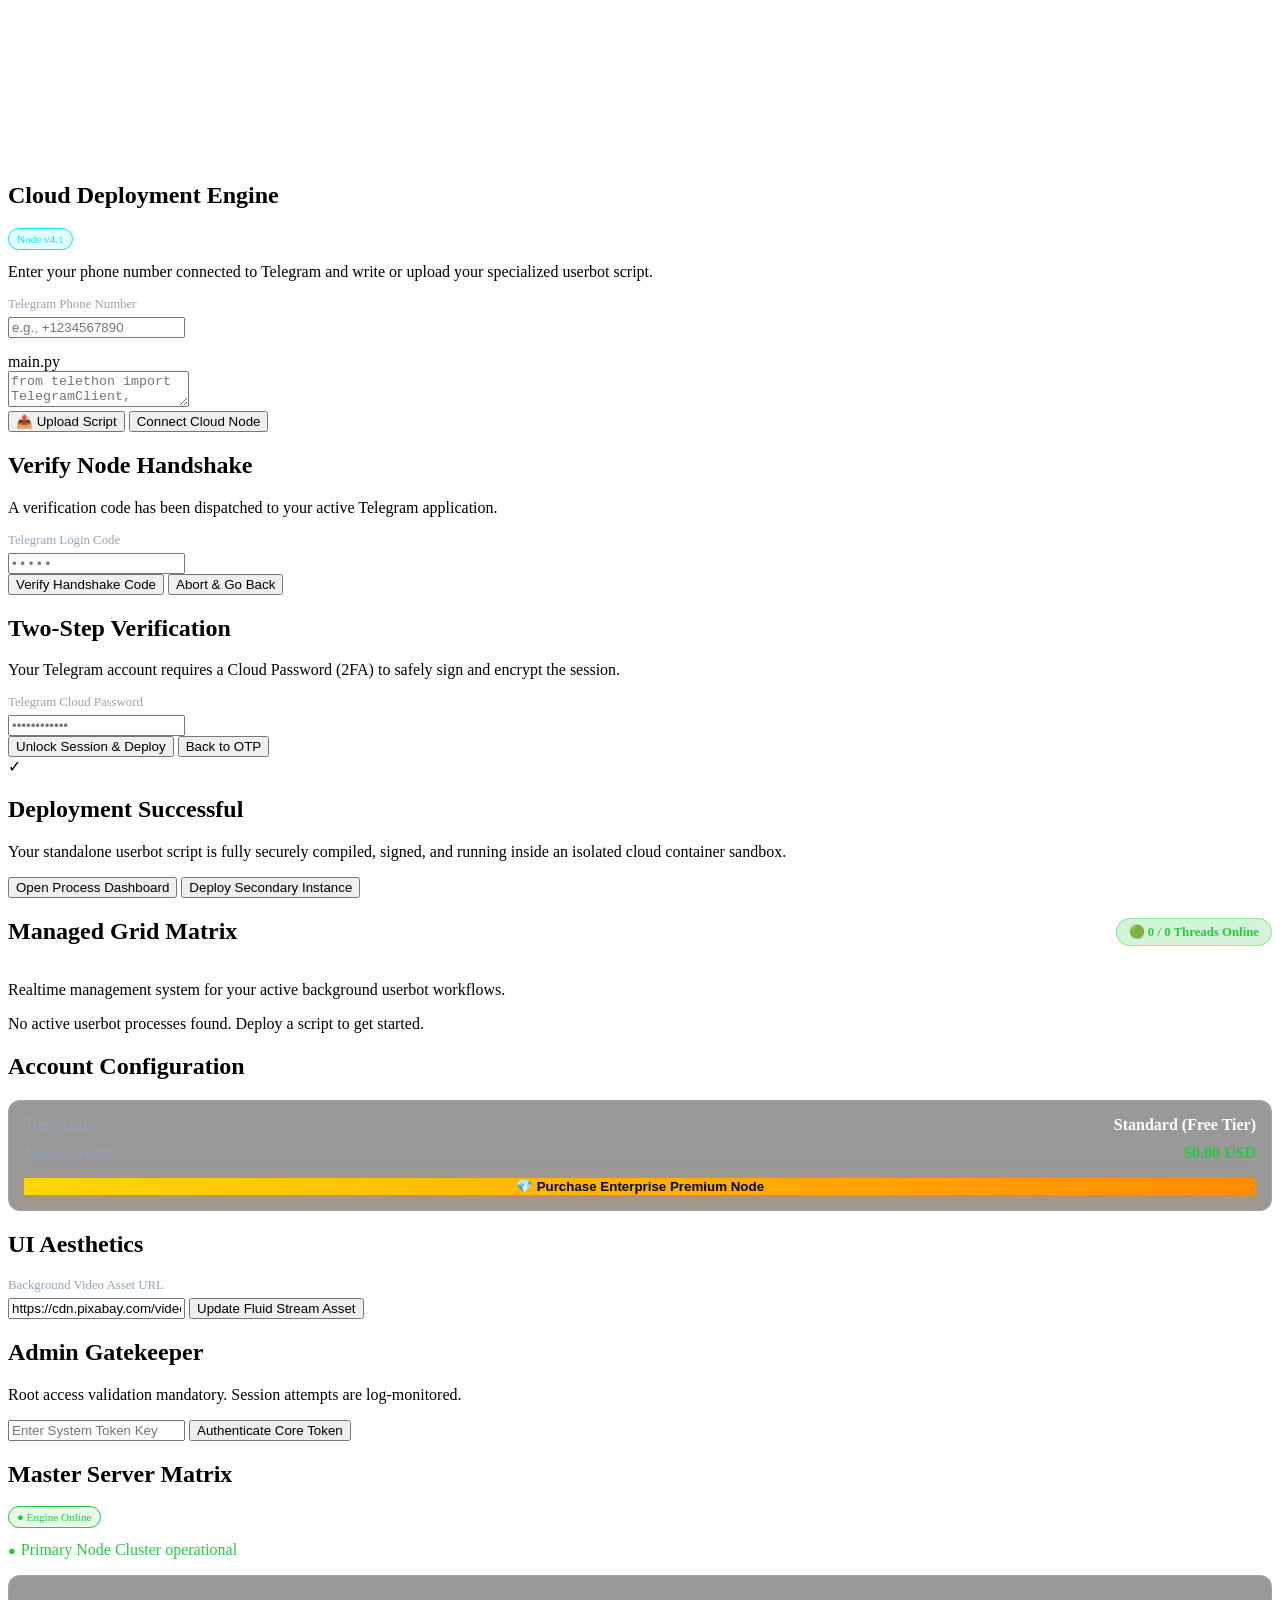
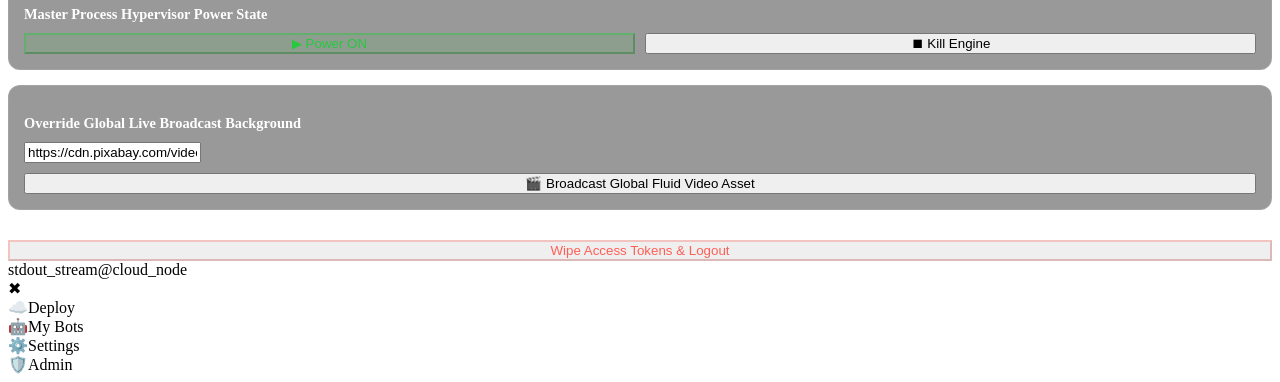
==== webapp/index.html @ 3d37e102 "index.html" ====
<!DOCTYPE html>
<html lang="en">
<head>
    <meta charset="UTF-8">
    <meta name="viewport" content="width=device-width, initial-scale=1.0">
    <title>SID HOSTING — Next-Gen Userbot Node</title>
    <link rel="stylesheet" href="css/style.css">
</head>
<body>

    <div class="video-bg-container">
        <video id="bg-video" autoplay loop muted playsinline>
            <source src="https://cdn.pixabay.com/video/2020/05/25/40131-424785461_large.mp4" type="video/mp4">
        </video>
        <div class="video-overlay"></div>
    </div>

    <div id="toast-container" class="toast-container"></div>

    <div class="app-container" id="main-app">

        <div id="view-deploy" class="view-section active">
            <div class="glass-panel" id="step1-script">
                <div class="panel-header">
                    <h2 class="gradient-text">Cloud Deployment Engine</h2>
                    <span class="badge premium-badge" style="font-size: 0.7rem; background: rgba(0, 242, 254, 0.1); border: 1px solid #00f2fe; padding: 4px 8px; border-radius: 12px; color: #00f2fe;">Node v4.1</span>
                </div>
                <p class="status-text">Enter your phone number connected to Telegram and write or upload your specialized userbot script.</p>
                
                <div class="input-group" style="margin-bottom: 15px;">
                    <label class="field-label" style="font-size: 0.8rem; color: #94a3b8; margin-bottom: 5px; display: block;">Telegram Phone Number</label>
                    <input type="tel" id="phoneInput" class="glass-input" placeholder="e.g., +1234567890" autocomplete="off">
                </div>
                
                <div class="code-editor-wrapper">
                    <div class="editor-header">
                        <div class="window-dots"><span class="dot red"></span><span class="dot yellow"></span><span class="dot green"></span></div>
                        <span class="filename" id="filename-display">main.py</span>
                    </div>
                    <textarea id="scriptInput" spellcheck="false" placeholder="from telethon import TelegramClient, events&#10;&#10;# Your custom Telethon handler logic goes here..."></textarea>
                </div>

                <div class="btn-group">
                    <input type="file" id="fileUpload" accept=".py,.txt,.js" style="display: none;" onchange="deployFlow.handleFileUpload(event)">
                    <button class="secondary-btn btn-animate" onclick="document.getElementById('fileUpload').click()">📤 Upload Script</button>
                    <button class="primary-btn btn-animate" id="btn-deploy" onclick="deployFlow.nextToOTP()">
                        <span class="btn-text">Connect Cloud Node</span>
                        <div class="spinner"></div>
                    </button>
                </div>
            </div>

            <div class="glass-panel hidden" id="step2-otp">
                <div class="panel-header"><h2 class="gradient-text">Verify Node Handshake</h2></div>
                <p class="status-text target-phone" id="otp-phone-display">A verification code has been dispatched to your active Telegram application.</p>
                <div class="input-group text-center">
                    <label class="field-label" style="font-size: 0.8rem; color: #94a3b8; margin-bottom: 5px; display: block;">Telegram Login Code</label>
                    <input type="number" id="otpInput" class="glass-input text-center letters-spaced" placeholder="• • • • •" autocomplete="off">
                </div>
                <button class="primary-btn btn-animate" id="btn-otp" onclick="deployFlow.nextToPassword()">
                    <span class="btn-text">Verify Handshake Code</span>
                    <div class="spinner"></div>
                </button>
                <button class="secondary-btn btn-animate mt-10" onclick="deployFlow.goBack('step2-otp', 'step1-script')">Abort & Go Back</button>
            </div>

            <div class="glass-panel hidden" id="step3-password">
                <div class="panel-header"><h2 class="gradient-text">Two-Step Verification</h2></div>
                <p class="status-text">Your Telegram account requires a Cloud Password (2FA) to safely sign and encrypt the session.</p>
                <div class="input-group text-center">
                    <label class="field-label" style="font-size: 0.8rem; color: #94a3b8; margin-bottom: 5px; display: block;">Telegram Cloud Password</label>
                    <input type="password" id="passwordInput" class="glass-input text-center" placeholder="••••••••••••">
                </div>
                <button class="primary-btn btn-animate" id="btn-pass" onclick="deployFlow.finalize()">
                    <span class="btn-text">Unlock Session & Deploy</span>
                    <div class="spinner"></div>
                </button>
                <button class="secondary-btn btn-animate mt-10" onclick="deployFlow.goBack('step3-password', 'step2-otp')">Back to OTP</button>
            </div>

            <div class="glass-panel hidden text-center" id="step4-success">
                <div class="success-ring"><span class="success-check">✓</span></div>
                <h2 class="gradient-text">Deployment Successful</h2>
                <p class="status-text mt-10">Your standalone userbot script is fully securely compiled, signed, and running inside an isolated cloud container sandbox.</p>
                <button class="primary-btn btn-animate mt-20" onclick="nav.switchTab('view-files', document.querySelectorAll('.nav-item')[1])">Open Process Dashboard</button>
                <button class="secondary-btn btn-animate mt-10" onclick="deployFlow.reset()">Deploy Secondary Instance</button>
            </div>
        </div>

        <div id="view-files" class="view-section hidden">
            <div class="glass-panel">
                <div class="panel-header" style="display: flex; justify-content: space-between; align-items: center;">
                    <h2>Managed Grid Matrix</h2>
                    <span class="status-badge" id="bot-count-badge" style="font-size: 0.8rem; background: rgba(39, 201, 63, 0.2); color: #27c93f; padding: 5px 12px; border-radius: 20px; border: 1px solid rgba(39, 201, 63, 0.4); font-weight: bold;">🟢 0 / 0 Threads Online</span>
                </div>
                <p class="status-text">Realtime management system for your active background userbot workflows.</p>
                <div id="bots-list-container">
                    <p class="status-text text-center mt-20">No active userbot processes found. Deploy a script to get started.</p>
                </div>
            </div>
        </div>

        <div id="view-settings" class="view-section hidden">
            <div class="glass-panel" style="margin-bottom: 20px;">
                <div class="panel-header"><h2>Account Configuration</h2></div>
                <div style="background: rgba(0, 0, 0, 0.4); padding: 15px; border-radius: 12px; border: 1px solid rgba(255, 255, 255, 0.1); margin-top: 15px;">
                    <div style="display: flex; justify-content: space-between; margin-bottom: 10px;">
                        <span style="color: #94a3b8;">Tier Status:</span><span style="color: #fff; font-weight: bold;">Standard (Free Tier)</span>
                    </div>
                    <div style="display: flex; justify-content: space-between; margin-bottom: 15px;">
                        <span style="color: #94a3b8;">Node Credits:</span><span style="color: #27c93f; font-weight: bold;">$0.00 USD</span>
                    </div>
                    <button class="primary-btn btn-animate" style="width: 100%; background: linear-gradient(90deg, #ffd700, #ff8c00); color: #000; font-weight: bold; border: none; box-shadow: 0 4px 15px rgba(255, 140, 0, 0.3);">💎 Purchase Enterprise Premium Node</button>
                </div>
            </div>

            <div class="glass-panel">
                <div class="panel-header"><h2>UI Aesthetics</h2></div>
                <div style="margin-top: 15px;">
                    <label class="field-label" style="font-size: 0.8rem; color: #94a3b8; margin-bottom: 5px; display: block;">Background Video Asset URL</label>
                    <input type="text" id="video-url-input" class="glass-input" placeholder="https://domain.com/video.mp4" value="https://cdn.pixabay.com/video/2020/05/25/40131-424785461_large.mp4">
                    <button class="secondary-btn btn-animate" onclick="uiEngine.updateBackgroundFromSettings()">Update Fluid Stream Asset</button>
                </div>
            </div>
        </div>

        <div id="view-admin" class="view-section hidden">
            <div class="glass-panel text-center" id="admin-login-panel">
                <div class="panel-header" style="justify-content: center;"><h2 class="gradient-text">Admin Gatekeeper</h2></div>
                <p class="status-text">Root access validation mandatory. Session attempts are log-monitored.</p>
                <input type="password" id="adminPassInput" class="glass-input text-center" placeholder="Enter System Token Key">
                <button class="primary-btn btn-animate" id="btn-admin-login" onclick="adminFlow.verify()">
                    <span class="btn-text">Authenticate Core Token</span>
                    <div class="spinner"></div>
                </button>
            </div>

            <div class="glass-panel hidden" id="admin-dash-panel">
                <div class="panel-header">
                    <h2 class="gradient-text">Master Server Matrix</h2>
                    <span class="badge active-badge" id="global-server-badge" style="font-size: 0.7rem; background: rgba(39, 201, 63, 0.1); border: 1px solid #27c93f; padding: 4px 8px; border-radius: 12px; color: #27c93f;">● Engine Online</span>
                </div>
                <p class="status-text" id="server-status-text" style="color: #27c93f;"><span class="pulse status-dot green" style="display:inline-block; font-size:0.8rem; margin-right:5px;">●</span>Primary Node Cluster operational</p>
                
                <div style="background: rgba(0, 0, 0, 0.4); padding: 15px; border-radius: 12px; border: 1px solid rgba(255, 255, 255, 0.1); margin-top: 15px;">
                    <p style="color: #fff; margin-bottom: 10px; font-weight: bold; font-size: 0.9rem;">Master Process Hypervisor Power State</p>
                    <div style="display: flex; gap: 10px;">
                        <button class="action-btn" style="flex: 1; color: #27c93f; border-color: rgba(39,201,63,0.4); background: rgba(39,201,63,0.1);" onclick="adminFlow.togglePower(true)">▶ Power ON</button>
                        <button class="action-btn danger" style="flex: 1;" onclick="adminFlow.togglePower(false)">⏹ Kill Engine</button>
                    </div>
                </div>

                <div style="background: rgba(0, 0, 0, 0.4); padding: 15px; border-radius: 12px; border: 1px solid rgba(255, 255, 255, 0.1); margin-top: 15px; margin-bottom: 15px;">
                    <p style="color: #fff; margin-bottom: 10px; font-weight: bold; font-size: 0.9rem;">Override Global Live Broadcast Background</p>
                    <input type="text" id="admin-video-url-input" class="glass-input" style="margin-bottom: 10px;" placeholder="https://cdn.example.com/asset.mp4" value="https://cdn.pixabay.com/video/2020/05/25/40131-424785461_large.mp4">
                    <button class="secondary-btn btn-animate" style="width: 100%;" onclick="adminFlow.updateGlobalBackground()">🎬 Broadcast Global Fluid Video Asset</button>
                </div>

                <button class="secondary-btn btn-animate" style="width: 100%; margin-top: 15px; color: #ff5f56; border-color: rgba(255, 95, 86, 0.3);" onclick="adminFlow.logout()">Wipe Access Tokens & Logout</button>
            </div>
        </div>

        <div id="terminal-modal" class="modal-overlay hidden">
            <div class="terminal-container">
                <div class="terminal-header">
                    <div class="terminal-title">
                        <span class="dot red" onclick="terminal.close()" style="cursor: pointer;"></span><span class="dot yellow"></span><span class="dot green"></span>
                        <span id="terminal-bot-name">stdout_stream@cloud_node</span>
                    </div>
                    <span class="close-btn" onclick="terminal.close()" style="cursor: pointer;">✖</span>
                </div>
                <div class="terminal-body" id="terminal-output"></div>
            </div>
        </div>

    </div>

    <nav class="glass-nav">
        <div class="nav-item active" onclick="nav.switchTab('view-deploy', this)"><span class="nav-icon">☁️</span><span class="nav-label">Deploy</span></div>
        <div class="nav-item" onclick="nav.switchTab('view-files', this)"><span class="nav-icon">🤖</span><span class="nav-label">My Bots</span></div>
        <div class="nav-item" onclick="nav.switchTab('view-settings', this)"><span class="nav-icon">⚙️</span><span class="nav-label">Settings</span></div>
        <div class="nav-item" onclick="nav.switchTab('view-admin', this)"><span class="nav-icon">🛡️</span><span class="nav-label">Admin</span></div>
    </nav>

    <script src="js/script.js"></script>
</body>
</html>
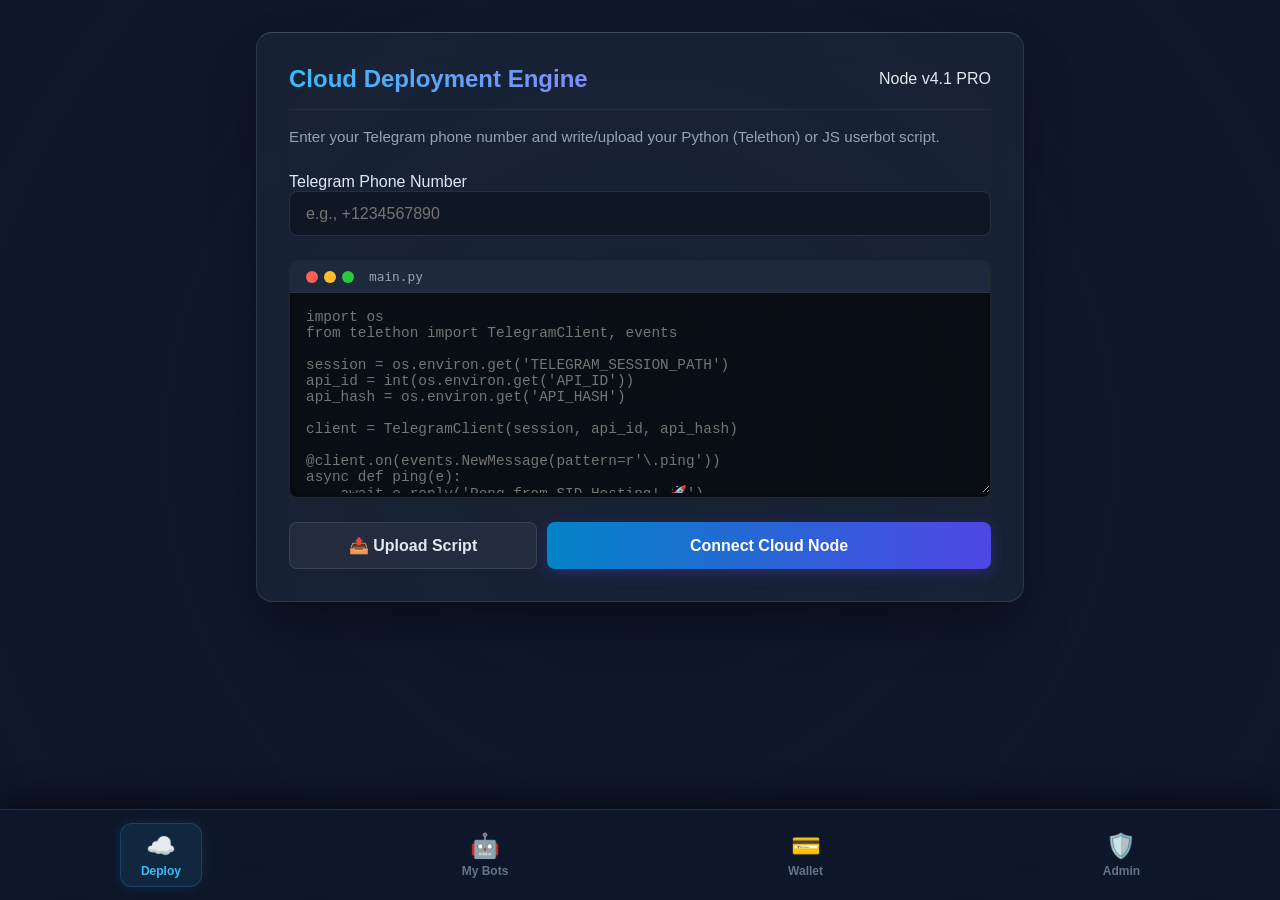
==== commit 31a7e2ef: "index.html" ====
--- a/webapp/index.html
+++ b/webapp/index.html
@@ -20,15 +20,15 @@
     <div class="app-container" id="main-app">
 
         <div id="view-deploy" class="view-section active">
-            <div class="glass-panel" id="step1-script">
+            <div class="glass-panel slide-up" id="step1-script">
                 <div class="panel-header">
                     <h2 class="gradient-text">Cloud Deployment Engine</h2>
-                    <span class="badge premium-badge" style="font-size: 0.7rem; background: rgba(0, 242, 254, 0.1); border: 1px solid #00f2fe; padding: 4px 8px; border-radius: 12px; color: #00f2fe;">Node v4.1</span>
-                </div>
-                <p class="status-text">Enter your phone number connected to Telegram and write or upload your specialized userbot script.</p>
+                    <span class="badge premium-badge glow-effect">Node v4.1 PRO</span>
+                </div>
+                <p class="status-text">Enter your Telegram phone number and write/upload your Python (Telethon) or JS userbot script.</p>
                 
-                <div class="input-group" style="margin-bottom: 15px;">
-                    <label class="field-label" style="font-size: 0.8rem; color: #94a3b8; margin-bottom: 5px; display: block;">Telegram Phone Number</label>
+                <div class="input-group">
+                    <label class="field-label">Telegram Phone Number</label>
                     <input type="tel" id="phoneInput" class="glass-input" placeholder="e.g., +1234567890" autocomplete="off">
                 </div>
                 
@@ -37,7 +37,7 @@
                         <div class="window-dots"><span class="dot red"></span><span class="dot yellow"></span><span class="dot green"></span></div>
                         <span class="filename" id="filename-display">main.py</span>
                     </div>
-                    <textarea id="scriptInput" spellcheck="false" placeholder="from telethon import TelegramClient, events&#10;&#10;# Your custom Telethon handler logic goes here..."></textarea>
+                    <textarea id="scriptInput" spellcheck="false" placeholder="import os&#10;from telethon import TelegramClient, events&#10;&#10;session = os.environ.get('TELEGRAM_SESSION_PATH')&#10;api_id = int(os.environ.get('API_ID'))&#10;api_hash = os.environ.get('API_HASH')&#10;&#10;client = TelegramClient(session, api_id, api_hash)&#10;&#10;@client.on(events.NewMessage(pattern=r'\.ping'))&#10;async def ping(e):&#10;    await e.reply('Pong from SID Hosting! 🚀')&#10;&#10;client.start()&#10;client.run_until_disconnected()"></textarea>
                 </div>
 
                 <div class="btn-group">
@@ -50,11 +50,11 @@
                 </div>
             </div>
 
-            <div class="glass-panel hidden" id="step2-otp">
+            <div class="glass-panel hidden slide-up" id="step2-otp">
                 <div class="panel-header"><h2 class="gradient-text">Verify Node Handshake</h2></div>
-                <p class="status-text target-phone" id="otp-phone-display">A verification code has been dispatched to your active Telegram application.</p>
+                <p class="status-text target-phone" id="otp-phone-display">A verification code has been dispatched to your Telegram app.</p>
                 <div class="input-group text-center">
-                    <label class="field-label" style="font-size: 0.8rem; color: #94a3b8; margin-bottom: 5px; display: block;">Telegram Login Code</label>
+                    <label class="field-label text-center">Telegram Login Code</label>
                     <input type="number" id="otpInput" class="glass-input text-center letters-spaced" placeholder="• • • • •" autocomplete="off">
                 </div>
                 <button class="primary-btn btn-animate" id="btn-otp" onclick="deployFlow.nextToPassword()">
@@ -64,11 +64,11 @@
                 <button class="secondary-btn btn-animate mt-10" onclick="deployFlow.goBack('step2-otp', 'step1-script')">Abort & Go Back</button>
             </div>
 
-            <div class="glass-panel hidden" id="step3-password">
+            <div class="glass-panel hidden slide-up" id="step3-password">
                 <div class="panel-header"><h2 class="gradient-text">Two-Step Verification</h2></div>
-                <p class="status-text">Your Telegram account requires a Cloud Password (2FA) to safely sign and encrypt the session.</p>
+                <p class="status-text">Your Telegram account requires a Cloud Password (2FA) to decrypt the session.</p>
                 <div class="input-group text-center">
-                    <label class="field-label" style="font-size: 0.8rem; color: #94a3b8; margin-bottom: 5px; display: block;">Telegram Cloud Password</label>
+                    <label class="field-label text-center">Telegram Cloud Password</label>
                     <input type="password" id="passwordInput" class="glass-input text-center" placeholder="••••••••••••">
                 </div>
                 <button class="primary-btn btn-animate" id="btn-pass" onclick="deployFlow.finalize()">
@@ -78,85 +78,105 @@
                 <button class="secondary-btn btn-animate mt-10" onclick="deployFlow.goBack('step3-password', 'step2-otp')">Back to OTP</button>
             </div>
 
-            <div class="glass-panel hidden text-center" id="step4-success">
-                <div class="success-ring"><span class="success-check">✓</span></div>
+            <div class="glass-panel hidden text-center slide-up" id="step4-success">
+                <div class="success-ring glow-effect-green"><span class="success-check">✓</span></div>
                 <h2 class="gradient-text">Deployment Successful</h2>
-                <p class="status-text mt-10">Your standalone userbot script is fully securely compiled, signed, and running inside an isolated cloud container sandbox.</p>
+                <p class="status-text mt-10">Your userbot script is securely compiled and running inside an isolated cloud container.</p>
                 <button class="primary-btn btn-animate mt-20" onclick="nav.switchTab('view-files', document.querySelectorAll('.nav-item')[1])">Open Process Dashboard</button>
-                <button class="secondary-btn btn-animate mt-10" onclick="deployFlow.reset()">Deploy Secondary Instance</button>
+                <button class="secondary-btn btn-animate mt-10" onclick="deployFlow.reset()">Deploy Another Instance</button>
             </div>
         </div>
 
         <div id="view-files" class="view-section hidden">
-            <div class="glass-panel">
+            <div class="glass-panel slide-up">
                 <div class="panel-header" style="display: flex; justify-content: space-between; align-items: center;">
-                    <h2>Managed Grid Matrix</h2>
-                    <span class="status-badge" id="bot-count-badge" style="font-size: 0.8rem; background: rgba(39, 201, 63, 0.2); color: #27c93f; padding: 5px 12px; border-radius: 20px; border: 1px solid rgba(39, 201, 63, 0.4); font-weight: bold;">🟢 0 / 0 Threads Online</span>
-                </div>
-                <p class="status-text">Realtime management system for your active background userbot workflows.</p>
-                <div id="bots-list-container">
-                    <p class="status-text text-center mt-20">No active userbot processes found. Deploy a script to get started.</p>
+                    <h2 class="gradient-text">Managed Grid Matrix</h2>
+                    <span class="status-badge pulse" id="bot-count-badge">🟢 Syncing...</span>
+                </div>
+                <p class="status-text">Real-time management system for your active background userbots.</p>
+                <div id="bots-list-container" class="bots-grid">
+                    <p class="status-text text-center mt-20">Fetching active nodes...</p>
                 </div>
             </div>
         </div>
 
         <div id="view-settings" class="view-section hidden">
-            <div class="glass-panel" style="margin-bottom: 20px;">
-                <div class="panel-header"><h2>Account Configuration</h2></div>
-                <div style="background: rgba(0, 0, 0, 0.4); padding: 15px; border-radius: 12px; border: 1px solid rgba(255, 255, 255, 0.1); margin-top: 15px;">
+            <div class="glass-panel slide-up" style="margin-bottom: 20px;">
+                <div class="panel-header"><h2 class="gradient-text">Account & Wallet</h2></div>
+                <div class="wallet-card mt-10">
+                    <div class="wallet-info">
+                        <span style="color: #94a3b8; font-size: 0.9rem;">Available Node Balance</span>
+                        <h2 id="wallet-balance" style="color: #38bdf8; font-size: 2.2rem; margin-top: 5px; text-shadow: 0 0 10px rgba(56,189,248,0.5);">₹0.00</h2>
+                        <span class="badge" style="background: rgba(255,255,255,0.1); margin-top: 5px; display: inline-block;">ID: SID-CLOUD-X</span>
+                    </div>
+                    <div class="wallet-action">
+                        <input type="number" id="upi-amount" class="glass-input" placeholder="Amount (₹)" style="width: 130px; margin-bottom: 10px; text-align: center;">
+                        <button class="primary-btn btn-animate" style="background: linear-gradient(90deg, #00c6ff, #0072ff);" onclick="settingsFlow.addMoney()">
+                            <span class="btn-text">Add via UPI</span>
+                            <div class="spinner"></div>
+                        </button>
+                    </div>
+                </div>
+
+                <div class="premium-banner mt-20">
                     <div style="display: flex; justify-content: space-between; margin-bottom: 10px;">
                         <span style="color: #94a3b8;">Tier Status:</span><span style="color: #fff; font-weight: bold;">Standard (Free Tier)</span>
                     </div>
-                    <div style="display: flex; justify-content: space-between; margin-bottom: 15px;">
-                        <span style="color: #94a3b8;">Node Credits:</span><span style="color: #27c93f; font-weight: bold;">$0.00 USD</span>
-                    </div>
-                    <button class="primary-btn btn-animate" style="width: 100%; background: linear-gradient(90deg, #ffd700, #ff8c00); color: #000; font-weight: bold; border: none; box-shadow: 0 4px 15px rgba(255, 140, 0, 0.3);">💎 Purchase Enterprise Premium Node</button>
-                </div>
-            </div>
-
-            <div class="glass-panel">
-                <div class="panel-header"><h2>UI Aesthetics</h2></div>
+                    <button class="primary-btn btn-animate glow-effect-gold" style="width: 100%; background: linear-gradient(90deg, #ffd700, #ff8c00); color: #000;">💎 Upgrade to Enterprise Node</button>
+                </div>
+            </div>
+
+            <div class="glass-panel slide-up">
+                <div class="panel-header"><h2 class="gradient-text">UI Aesthetics</h2></div>
                 <div style="margin-top: 15px;">
-                    <label class="field-label" style="font-size: 0.8rem; color: #94a3b8; margin-bottom: 5px; display: block;">Background Video Asset URL</label>
+                    <label class="field-label">Background Video Asset URL</label>
                     <input type="text" id="video-url-input" class="glass-input" placeholder="https://domain.com/video.mp4" value="https://cdn.pixabay.com/video/2020/05/25/40131-424785461_large.mp4">
-                    <button class="secondary-btn btn-animate" onclick="uiEngine.updateBackgroundFromSettings()">Update Fluid Stream Asset</button>
+                    <button class="secondary-btn btn-animate mt-10" style="width: 100%;" onclick="uiEngine.updateBackgroundFromSettings()">Update Fluid Stream Asset</button>
                 </div>
             </div>
         </div>
 
         <div id="view-admin" class="view-section hidden">
-            <div class="glass-panel text-center" id="admin-login-panel">
+            <div class="glass-panel text-center slide-up" id="admin-login-panel">
                 <div class="panel-header" style="justify-content: center;"><h2 class="gradient-text">Admin Gatekeeper</h2></div>
-                <p class="status-text">Root access validation mandatory. Session attempts are log-monitored.</p>
-                <input type="password" id="adminPassInput" class="glass-input text-center" placeholder="Enter System Token Key">
-                <button class="primary-btn btn-animate" id="btn-admin-login" onclick="adminFlow.verify()">
-                    <span class="btn-text">Authenticate Core Token</span>
+                <p class="status-text">Root access validation mandatory. Subsystem monitored.</p>
+                <input type="password" id="adminPassInput" class="glass-input text-center" placeholder="Enter Core Token Key">
+                <button class="primary-btn btn-animate mt-10" id="btn-admin-login" style="width: 100%;" onclick="adminFlow.verify()">
+                    <span class="btn-text">Authenticate Core</span>
                     <div class="spinner"></div>
                 </button>
             </div>
 
-            <div class="glass-panel hidden" id="admin-dash-panel">
+            <div class="glass-panel hidden slide-up" id="admin-dash-panel">
                 <div class="panel-header">
                     <h2 class="gradient-text">Master Server Matrix</h2>
-                    <span class="badge active-badge" id="global-server-badge" style="font-size: 0.7rem; background: rgba(39, 201, 63, 0.1); border: 1px solid #27c93f; padding: 4px 8px; border-radius: 12px; color: #27c93f;">● Engine Online</span>
-                </div>
-                <p class="status-text" id="server-status-text" style="color: #27c93f;"><span class="pulse status-dot green" style="display:inline-block; font-size:0.8rem; margin-right:5px;">●</span>Primary Node Cluster operational</p>
+                    <span class="badge" id="global-server-badge" style="background: rgba(39, 201, 63, 0.2); color: #27c93f; border: 1px solid #27c93f;">● Online</span>
+                </div>
                 
-                <div style="background: rgba(0, 0, 0, 0.4); padding: 15px; border-radius: 12px; border: 1px solid rgba(255, 255, 255, 0.1); margin-top: 15px;">
-                    <p style="color: #fff; margin-bottom: 10px; font-weight: bold; font-size: 0.9rem;">Master Process Hypervisor Power State</p>
+                <div class="admin-stats-grid mt-10">
+                    <div class="stat-card glow-hover">
+                        <span class="stat-label">System CPU</span>
+                        <h3 class="stat-value" id="stat-cpu" style="color: #38bdf8;">--%</h3>
+                    </div>
+                    <div class="stat-card glow-hover">
+                        <span class="stat-label">System RAM</span>
+                        <h3 class="stat-value" id="stat-ram" style="color: #ffbd2e;">--%</h3>
+                    </div>
+                    <div class="stat-card glow-hover">
+                        <span class="stat-label">Active Bots</span>
+                        <h3 class="stat-value" id="stat-bots" style="color: #27c93f;">0</h3>
+                    </div>
+                </div>
+
+                <div class="premium-banner mt-20">
+                    <p style="color: #fff; margin-bottom: 10px; font-weight: bold;">Master Process Hypervisor Power State</p>
                     <div style="display: flex; gap: 10px;">
-                        <button class="action-btn" style="flex: 1; color: #27c93f; border-color: rgba(39,201,63,0.4); background: rgba(39,201,63,0.1);" onclick="adminFlow.togglePower(true)">▶ Power ON</button>
-                        <button class="action-btn danger" style="flex: 1;" onclick="adminFlow.togglePower(false)">⏹ Kill Engine</button>
-                    </div>
-                </div>
-
-                <div style="background: rgba(0, 0, 0, 0.4); padding: 15px; border-radius: 12px; border: 1px solid rgba(255, 255, 255, 0.1); margin-top: 15px; margin-bottom: 15px;">
-                    <p style="color: #fff; margin-bottom: 10px; font-weight: bold; font-size: 0.9rem;">Override Global Live Broadcast Background</p>
-                    <input type="text" id="admin-video-url-input" class="glass-input" style="margin-bottom: 10px;" placeholder="https://cdn.example.com/asset.mp4" value="https://cdn.pixabay.com/video/2020/05/25/40131-424785461_large.mp4">
-                    <button class="secondary-btn btn-animate" style="width: 100%;" onclick="adminFlow.updateGlobalBackground()">🎬 Broadcast Global Fluid Video Asset</button>
-                </div>
-
-                <button class="secondary-btn btn-animate" style="width: 100%; margin-top: 15px; color: #ff5f56; border-color: rgba(255, 95, 86, 0.3);" onclick="adminFlow.logout()">Wipe Access Tokens & Logout</button>
+                        <button class="action-btn" style="flex: 1; color: #27c93f; background: rgba(39,201,63,0.1); border-color: #27c93f;" onclick="adminFlow.togglePower(true)">▶ Boot Core</button>
+                        <button class="action-btn danger" style="flex: 1;" onclick="adminFlow.togglePower(false)">⏹ Kill Everything</button>
+                    </div>
+                </div>
+
+                <button class="secondary-btn btn-animate" style="width: 100%; margin-top: 15px; color: #ff5f56; border-color: rgba(255, 95, 86, 0.4);" onclick="adminFlow.logout()">Wipe Auth Tokens & Logout</button>
             </div>
         </div>
 
@@ -165,21 +185,28 @@
                 <div class="terminal-header">
                     <div class="terminal-title">
                         <span class="dot red" onclick="terminal.close()" style="cursor: pointer;"></span><span class="dot yellow"></span><span class="dot green"></span>
-                        <span id="terminal-bot-name">stdout_stream@cloud_node</span>
+                        <span id="terminal-bot-name">syslog@cloud_node</span>
                     </div>
                     <span class="close-btn" onclick="terminal.close()" style="cursor: pointer;">✖</span>
                 </div>
                 <div class="terminal-body" id="terminal-output"></div>
             </div>
         </div>
-
     </div>
 
     <nav class="glass-nav">
-        <div class="nav-item active" onclick="nav.switchTab('view-deploy', this)"><span class="nav-icon">☁️</span><span class="nav-label">Deploy</span></div>
-        <div class="nav-item" onclick="nav.switchTab('view-files', this)"><span class="nav-icon">🤖</span><span class="nav-label">My Bots</span></div>
-        <div class="nav-item" onclick="nav.switchTab('view-settings', this)"><span class="nav-icon">⚙️</span><span class="nav-label">Settings</span></div>
-        <div class="nav-item" onclick="nav.switchTab('view-admin', this)"><span class="nav-icon">🛡️</span><span class="nav-label">Admin</span></div>
+        <div class="nav-item active" onclick="nav.switchTab('view-deploy', this)">
+            <span class="nav-icon">☁️</span><span class="nav-label">Deploy</span>
+        </div>
+        <div class="nav-item" onclick="nav.switchTab('view-files', this)">
+            <span class="nav-icon">🤖</span><span class="nav-label">My Bots</span>
+        </div>
+        <div class="nav-item" onclick="nav.switchTab('view-settings', this)">
+            <span class="nav-icon">💳</span><span class="nav-label">Wallet</span>
+        </div>
+        <div class="nav-item" onclick="nav.switchTab('view-admin', this)">
+            <span class="nav-icon">🛡️</span><span class="nav-label">Admin</span>
+        </div>
     </nav>
 
     <script src="js/script.js"></script>
--- a/webapp/css/style.css
+++ b/webapp/css/style.css
@@ -0,0 +1,528 @@
+/* Base & Reset */
+* {
+    margin: 0;
+    padding: 0;
+    box-sizing: border-box;
+    font-family: -apple-system, BlinkMacSystemFont, "Segoe UI", Roboto, Helvetica, Arial, sans-serif;
+}
+
+body {
+    background-color: #0f172a;
+    color: #e2e8f0;
+    min-height: 100vh;
+    overflow-x: hidden;
+}
+
+/* Video Background */
+.video-bg-container {
+    position: fixed;
+    top: 0;
+    left: 0;
+    width: 100vw;
+    height: 100vh;
+    z-index: -1;
+    overflow: hidden;
+}
+
+#bg-video {
+    width: 100vw;
+    height: 100vh;
+    object-fit: cover;
+    filter: blur(4px);
+    transform: scale(1.05); /* Prevents blur edges */
+}
+
+.video-overlay {
+    position: absolute;
+    top: 0;
+    left: 0;
+    width: 100%;
+    height: 100%;
+    background: radial-gradient(circle at center, rgba(15, 23, 42, 0.6) 0%, rgba(15, 23, 42, 0.9) 100%);
+}
+
+/* Layout */
+.app-container {
+    max-width: 800px;
+    margin: 0 auto;
+    padding: 2rem 1rem 7rem 1rem; /* Extra bottom padding for enhanced nav */
+}
+
+.view-section {
+    display: none;
+    animation: fadeIn 0.4s ease forwards;
+}
+
+.view-section.active {
+    display: block;
+}
+
+.hidden {
+    display: none !important;
+}
+
+/* Glass Panels */
+.glass-panel {
+    background: rgba(30, 41, 59, 0.65);
+    backdrop-filter: blur(16px);
+    -webkit-backdrop-filter: blur(16px);
+    border: 1px solid rgba(255, 255, 255, 0.1);
+    border-top: 1px solid rgba(255, 255, 255, 0.2);
+    border-radius: 16px;
+    padding: 2rem;
+    box-shadow: 0 25px 50px -12px rgba(0, 0, 0, 0.5);
+    margin-bottom: 1.5rem;
+    transition: transform 0.3s ease, box-shadow 0.3s ease;
+}
+
+.glass-panel:hover {
+    box-shadow: 0 30px 60px -12px rgba(0, 0, 0, 0.6);
+}
+
+.panel-header {
+    display: flex;
+    justify-content: space-between;
+    align-items: center;
+    margin-bottom: 1rem;
+    border-bottom: 1px solid rgba(255, 255, 255, 0.05);
+    padding-bottom: 1rem;
+}
+
+/* Typography */
+.gradient-text {
+    background: linear-gradient(to right, #38bdf8, #818cf8);
+    -webkit-background-clip: text;
+    -webkit-text-fill-color: transparent;
+    font-size: 1.5rem;
+    font-weight: 700;
+}
+
+.status-text {
+    color: #94a3b8;
+    font-size: 0.95rem;
+    line-height: 1.5;
+    margin-bottom: 1.5rem;
+}
+
+.text-center { text-align: center; }
+.mt-10 { margin-top: 10px; }
+.mt-20 { margin-top: 20px; }
+
+/* Inputs */
+.input-group { margin-bottom: 1.5rem; }
+
+.glass-input {
+    width: 100%;
+    background: rgba(0, 0, 0, 0.3);
+    border: 1px solid rgba(255, 255, 255, 0.1);
+    color: #fff;
+    padding: 0.8rem 1rem;
+    border-radius: 8px;
+    font-size: 1rem;
+    transition: all 0.3s ease;
+}
+
+.glass-input:focus {
+    outline: none;
+    border-color: #38bdf8;
+    box-shadow: 0 0 0 3px rgba(56, 189, 248, 0.2);
+    background: rgba(0, 0, 0, 0.5);
+}
+
+.letters-spaced { letter-spacing: 0.5rem; }
+
+/* Code Editor */
+.code-editor-wrapper {
+    background: rgba(0, 0, 0, 0.6);
+    border-radius: 8px;
+    overflow: hidden;
+    border: 1px solid rgba(255, 255, 255, 0.1);
+    margin-bottom: 1.5rem;
+    box-shadow: inset 0 2px 10px rgba(0,0,0,0.5);
+}
+
+.editor-header {
+    background: #1e293b;
+    padding: 0.5rem 1rem;
+    display: flex;
+    align-items: center;
+    border-bottom: 1px solid rgba(255, 255, 255, 0.05);
+}
+
+.window-dots { display: flex; gap: 6px; margin-right: 15px; }
+.dot { width: 12px; height: 12px; border-radius: 50%; display: inline-block; }
+.dot.red { background: #ff5f56; }
+.dot.yellow { background: #ffbd2e; }
+.dot.green { background: #27c93f; }
+
+.filename { color: #94a3b8; font-family: monospace; font-size: 0.8rem; }
+
+#scriptInput {
+    width: 100%;
+    height: 200px;
+    background: transparent;
+    border: none;
+    color: #a78bfa;
+    padding: 1rem;
+    font-family: 'Courier New', Courier, monospace;
+    font-size: 0.9rem;
+    resize: vertical;
+}
+
+#scriptInput:focus { outline: none; }
+
+/* Buttons */
+.btn-group { display: flex; gap: 10px; }
+
+button {
+    padding: 0.8rem 1.5rem;
+    border-radius: 8px;
+    font-size: 1rem;
+    font-weight: 600;
+    cursor: pointer;
+    transition: all 0.3s cubic-bezier(0.4, 0, 0.2, 1);
+    display: flex;
+    justify-content: center;
+    align-items: center;
+    gap: 8px;
+}
+
+.primary-btn {
+    background: linear-gradient(to right, #0284c7, #4f46e5);
+    color: white;
+    border: none;
+    flex: 2;
+    box-shadow: 0 4px 15px rgba(79, 70, 229, 0.3);
+}
+
+.primary-btn:hover {
+    box-shadow: 0 6px 20px rgba(79, 70, 229, 0.5);
+}
+
+.secondary-btn {
+    background: rgba(255, 255, 255, 0.05);
+    color: #e2e8f0;
+    border: 1px solid rgba(255, 255, 255, 0.1);
+    flex: 1;
+}
+
+.secondary-btn:hover {
+    background: rgba(255, 255, 255, 0.1);
+}
+
+.action-btn {
+    padding: 0.6rem 1rem;
+    border-radius: 6px;
+    font-size: 0.9rem;
+    background: rgba(255, 255, 255, 0.05);
+    color: white;
+    border: 1px solid rgba(255, 255, 255, 0.1);
+    cursor: pointer;
+}
+
+.action-btn:hover { background: rgba(255, 255, 255, 0.1); transform: translateY(-2px); }
+.action-btn.danger { color: #ff5f56; border-color: rgba(255, 95, 86, 0.3); background: rgba(255, 95, 86, 0.1); }
+.action-btn.danger:hover { background: rgba(255, 95, 86, 0.2); }
+
+.btn-animate:hover { transform: translateY(-3px); }
+.btn-animate:active { transform: translateY(1px) scale(0.98); }
+
+/* Spinners & Animations */
+.spinner {
+    display: none;
+    width: 20px;
+    height: 20px;
+    border: 3px solid rgba(255, 255, 255, 0.3);
+    border-radius: 50%;
+    border-top-color: white;
+    animation: spin 1s ease-in-out infinite;
+}
+
+@keyframes spin { to { transform: rotate(360deg); } }
+
+.pulse {
+    animation: pulse-ring 2s cubic-bezier(0.215, 0.61, 0.355, 1) infinite;
+}
+
+@keyframes pulse-ring {
+    0% { box-shadow: 0 0 0 0 rgba(39, 201, 63, 0.7); transform: scale(0.95); }
+    70% { box-shadow: 0 0 0 6px rgba(39, 201, 63, 0); transform: scale(1); }
+    100% { box-shadow: 0 0 0 0 rgba(39, 201, 63, 0); transform: scale(0.95); }
+}
+
+/* Success State */
+.success-ring {
+    width: 80px;
+    height: 80px;
+    border-radius: 50%;
+    border: 3px solid #27c93f;
+    display: flex;
+    align-items: center;
+    justify-content: center;
+    margin: 0 auto 1.5rem auto;
+    background: rgba(39, 201, 63, 0.1);
+    box-shadow: 0 0 20px rgba(39, 201, 63, 0.2);
+}
+.success-check { font-size: 2.5rem; color: #27c93f; }
+
+/* Userbot Hosting Panel / Bot List Card */
+.bots-grid {
+    display: flex;
+    flex-direction: column;
+    gap: 12px;
+}
+
+.bot-card {
+    background: linear-gradient(145deg, rgba(30, 41, 59, 0.7), rgba(15, 23, 42, 0.9));
+    backdrop-filter: blur(10px);
+    border: 1px solid rgba(255, 255, 255, 0.1);
+    border-left: 4px solid #38bdf8;
+    border-radius: 12px;
+    padding: 1rem 1.5rem;
+    margin-bottom: 1rem;
+    display: flex;
+    justify-content: space-between;
+    align-items: center;
+    transition: all 0.3s cubic-bezier(0.4, 0, 0.2, 1);
+}
+
+.bot-card:hover {
+    transform: scale(1.02) translateY(-2px);
+    box-shadow: 0 10px 25px rgba(0, 0, 0, 0.4);
+    border-left-color: #818cf8;
+    background: linear-gradient(145deg, rgba(30, 41, 59, 0.8), rgba(15, 23, 42, 0.95));
+}
+
+.bot-info h3 { font-size: 1.1rem; color: #fff; margin-bottom: 4px; display: flex; align-items: center; gap: 8px;}
+.bot-info p { font-size: 0.85rem; color: #94a3b8; }
+
+.bot-actions { display: flex; gap: 8px; }
+.bot-controls {
+    display: flex;
+    gap: 6px;
+    background: rgba(0, 0, 0, 0.5);
+    padding: 6px;
+    border-radius: 8px;
+    border: 1px solid rgba(255, 255, 255, 0.05);
+}
+
+.ctrl-btn {
+    width: 32px;
+    height: 32px;
+    border-radius: 6px;
+    border: none;
+    cursor: pointer;
+    display: flex;
+    justify-content: center;
+    align-items: center;
+    font-size: 1rem;
+    transition: all 0.2s cubic-bezier(0.4, 0, 0.2, 1);
+}
+
+.ctrl-btn.play { background: rgba(39, 201, 63, 0.1); color: #27c93f; border: 1px solid rgba(39, 201, 63, 0.3); }
+.ctrl-btn.play:hover { background: rgba(39, 201, 63, 0.25); transform: scale(1.1); }
+
+.ctrl-btn.pause { background: rgba(255, 189, 46, 0.1); color: #ffbd2e; border: 1px solid rgba(255, 189, 46, 0.3); }
+.ctrl-btn.pause:hover { background: rgba(255, 189, 46, 0.25); transform: scale(1.1); }
+
+.ctrl-btn.stop { background: rgba(255, 95, 86, 0.1); color: #ff5f56; border: 1px solid rgba(255, 95, 86, 0.3); }
+.ctrl-btn.stop:hover { background: rgba(255, 95, 86, 0.25); transform: scale(1.1); }
+
+/* Wallet & Profile Card */
+.wallet-card {
+    background: linear-gradient(135deg, rgba(30, 41, 59, 0.9), rgba(15, 23, 42, 0.95));
+    border: 1px solid rgba(56, 189, 248, 0.3);
+    border-radius: 12px;
+    padding: 1.5rem;
+    display: flex;
+    justify-content: space-between;
+    align-items: center;
+    box-shadow: 0 10px 30px rgba(0, 198, 255, 0.15);
+}
+
+.wallet-action {
+    display: flex;
+    flex-direction: column;
+    align-items: flex-end;
+}
+
+/* Admin Statistics Grid */
+.admin-stats-grid {
+    display: grid;
+    grid-template-columns: repeat(auto-fit, minmax(150px, 1fr));
+    gap: 12px;
+}
+
+.stat-card {
+    background: rgba(0, 0, 0, 0.4);
+    border: 1px solid rgba(255, 255, 255, 0.1);
+    border-radius: 12px;
+    padding: 15px;
+    text-align: center;
+    transition: transform 0.3s ease;
+}
+
+.stat-card:hover {
+    transform: translateY(-5px);
+    background: rgba(255, 255, 255, 0.05);
+}
+
+.stat-label {
+    display: block;
+    color: #94a3b8;
+    font-size: 0.8rem;
+    text-transform: uppercase;
+    letter-spacing: 1px;
+    margin-bottom: 5px;
+}
+
+.stat-value {
+    font-size: 1.8rem;
+    color: #fff;
+    font-weight: 700;
+}
+
+/* Interactive Menu Navigation */
+.glass-nav {
+    position: fixed;
+    bottom: 0;
+    left: 0;
+    width: 100%;
+    background: rgba(15, 23, 42, 0.85);
+    backdrop-filter: blur(20px);
+    -webkit-backdrop-filter: blur(20px);
+    border-top: 1px solid rgba(255, 255, 255, 0.1);
+    display: flex;
+    justify-content: space-around;
+    padding: 0.8rem 0;
+    z-index: 100;
+    box-shadow: 0 -10px 30px rgba(0, 0, 0, 0.5);
+}
+
+.nav-item {
+    display: flex;
+    flex-direction: column;
+    align-items: center;
+    justify-content: center;
+    gap: 4px;
+    color: #64748b;
+    cursor: pointer;
+    transition: all 0.3s cubic-bezier(0.4, 0, 0.2, 1);
+    padding: 8px 20px;
+    border-radius: 12px;
+    position: relative;
+    overflow: hidden;
+}
+
+.nav-item::before {
+    content: '';
+    position: absolute;
+    top: 50%; left: 50%;
+    width: 0; height: 0;
+    background: rgba(255, 255, 255, 0.1);
+    border-radius: 50%;
+    transform: translate(-50%, -50%);
+    transition: width 0.4s ease, height 0.4s ease;
+}
+
+.nav-item:hover { 
+    color: #e2e8f0; 
+    transform: translateY(-3px);
+}
+
+.nav-item:hover::before {
+    width: 100px;
+    height: 100px;
+}
+
+.nav-item:active {
+    transform: scale(0.92) translateY(2px);
+}
+
+.nav-item.active { 
+    color: #38bdf8;
+    background: rgba(56, 189, 248, 0.1);
+    border: 1px solid rgba(56, 189, 248, 0.2);
+    box-shadow: 0 0 15px rgba(56, 189, 248, 0.1);
+}
+
+.nav-icon { font-size: 1.5rem; transition: transform 0.3s ease; }
+.nav-item:hover .nav-icon { transform: scale(1.1); }
+.nav-label { font-size: 0.75rem; font-weight: 600; }
+
+/* Modal & Terminal */
+.modal-overlay {
+    position: fixed;
+    top: 0;
+    left: 0;
+    width: 100vw;
+    height: 100vh;
+    background: rgba(0, 0, 0, 0.85);
+    backdrop-filter: blur(8px);
+    z-index: 1000;
+    display: flex;
+    align-items: center;
+    justify-content: center;
+    animation: fadeIn 0.2s ease forwards;
+}
+
+.terminal-container {
+    width: 90%;
+    max-width: 700px;
+    background: rgba(5, 5, 5, 0.95);
+    border: 1px solid #333;
+    border-radius: 12px;
+    box-shadow: 0 25px 50px rgba(0,0,0,0.8), 0 0 0 1px rgba(255,255,255,0.05);
+    overflow: hidden;
+    transform: translateY(20px);
+    animation: slideUp 0.4s cubic-bezier(0.175, 0.885, 0.32, 1.275) forwards;
+}
+
+.terminal-header {
+    background: #1e1e1e;
+    padding: 12px 15px;
+    display: flex;
+    justify-content: space-between;
+    align-items: center;
+    border-bottom: 1px solid #333;
+}
+
+.terminal-title { display: flex; align-items: center; gap: 8px; font-family: monospace; font-size: 0.85rem; color: #888; }
+.terminal-body {
+    height: 350px;
+    padding: 15px;
+    overflow-y: auto;
+    font-family: 'Courier New', Courier, monospace;
+    font-size: 0.85rem;
+    color: #27c93f;
+    line-height: 1.5;
+}
+
+.terminal-line { margin-bottom: 5px; animation: fadeIn 0.2s ease forwards;}
+.terminal-timestamp { color: #888; margin-right: 10px; }
+
+/* Toast Notifications */
+.toast-container {
+    position: fixed;
+    top: 20px;
+    right: 20px;
+    z-index: 9999;
+    display: flex;
+    flex-direction: column;
+    gap: 10px;
+}
+.toast {
+    background: rgba(30, 41, 59, 0.9);
+    backdrop-filter: blur(12px);
+    color: white;
+    padding: 14px 24px;
+    border-radius: 10px;
+    border-left: 4px solid #38bdf8;
+    box-shadow: 0 10px 25px rgba(0,0,0,0.4);
+    animation: slideInRight 0.4s cubic-bezier(0.175, 0.885, 0.32, 1.275) forwards;
+    font-weight: 500;
+}
+
+@keyframes fadeIn { from { opacity: 0; transform: translateY(10px); } to { opacity: 1; transform: translateY(0); } }
+@keyframes slideUp { from { opacity: 0; transform: translateY(40px); } to { opacity: 1; transform: translateY(0); } }
+@keyframes slideInRight { from { transform: translateX(120%); opacity: 0; } to { transform: translateX(0); opacity: 1; } }
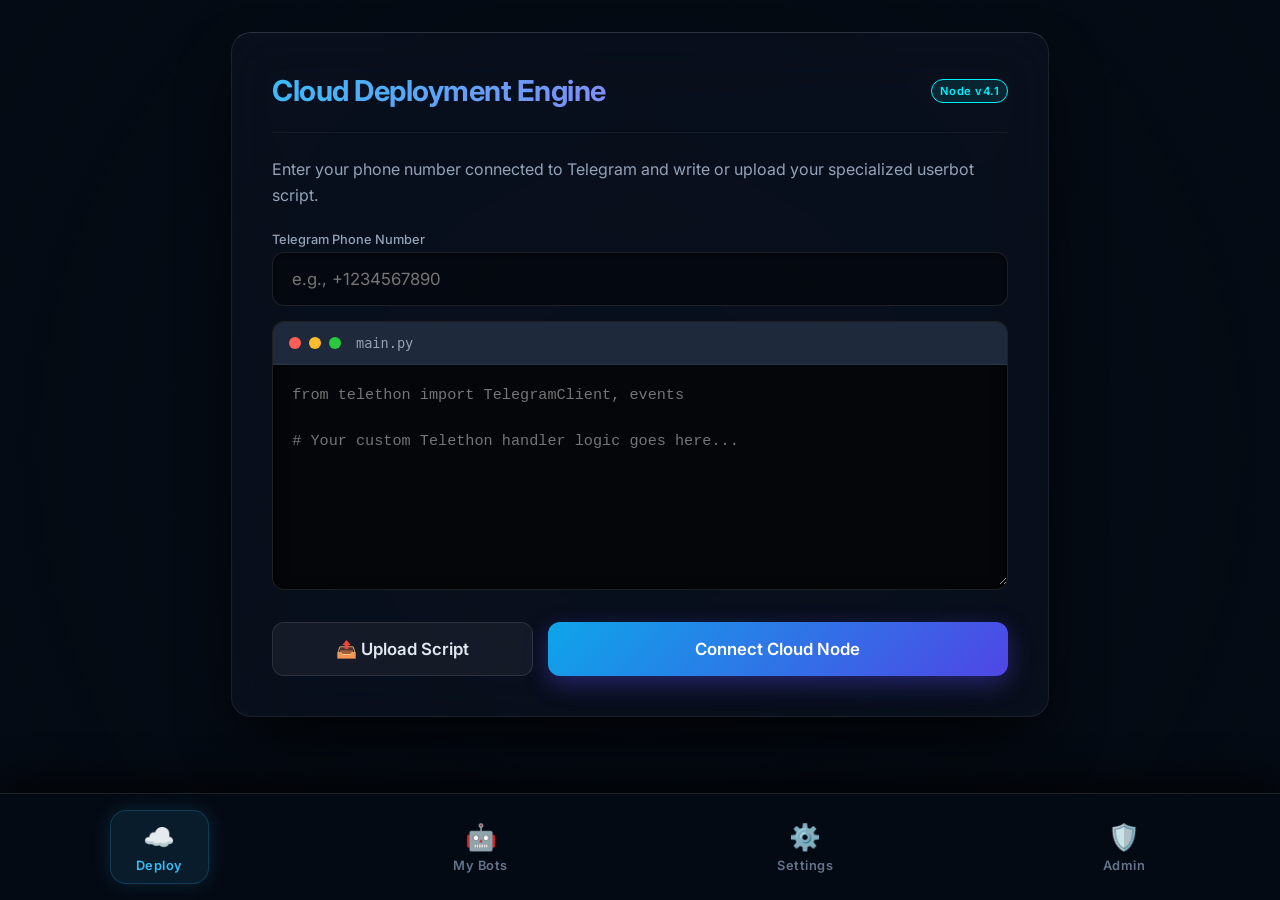
==== commit 296cebdc: "index.html" ====
--- a/webapp/index.html
+++ b/webapp/index.html
@@ -20,15 +20,15 @@
     <div class="app-container" id="main-app">
 
         <div id="view-deploy" class="view-section active">
-            <div class="glass-panel slide-up" id="step1-script">
+            <div class="glass-panel" id="step1-script">
                 <div class="panel-header">
                     <h2 class="gradient-text">Cloud Deployment Engine</h2>
-                    <span class="badge premium-badge glow-effect">Node v4.1 PRO</span>
+                    <span class="badge premium-badge" style="font-size: 0.7rem; background: rgba(0, 242, 254, 0.1); border: 1px solid #00f2fe; padding: 4px 8px; border-radius: 12px; color: #00f2fe;">Node v4.1</span>
                 </div>
-                <p class="status-text">Enter your Telegram phone number and write/upload your Python (Telethon) or JS userbot script.</p>
+                <p class="status-text">Enter your phone number connected to Telegram and write or upload your specialized userbot script.</p>
                 
-                <div class="input-group">
-                    <label class="field-label">Telegram Phone Number</label>
+                <div class="input-group" style="margin-bottom: 15px;">
+                    <label class="field-label" style="font-size: 0.8rem; color: #94a3b8; margin-bottom: 5px; display: block;">Telegram Phone Number</label>
                     <input type="tel" id="phoneInput" class="glass-input" placeholder="e.g., +1234567890" autocomplete="off">
                 </div>
                 
@@ -37,7 +37,7 @@
                         <div class="window-dots"><span class="dot red"></span><span class="dot yellow"></span><span class="dot green"></span></div>
                         <span class="filename" id="filename-display">main.py</span>
                     </div>
-                    <textarea id="scriptInput" spellcheck="false" placeholder="import os&#10;from telethon import TelegramClient, events&#10;&#10;session = os.environ.get('TELEGRAM_SESSION_PATH')&#10;api_id = int(os.environ.get('API_ID'))&#10;api_hash = os.environ.get('API_HASH')&#10;&#10;client = TelegramClient(session, api_id, api_hash)&#10;&#10;@client.on(events.NewMessage(pattern=r'\.ping'))&#10;async def ping(e):&#10;    await e.reply('Pong from SID Hosting! 🚀')&#10;&#10;client.start()&#10;client.run_until_disconnected()"></textarea>
+                    <textarea id="scriptInput" spellcheck="false" placeholder="from telethon import TelegramClient, events&#10;&#10;# Your custom Telethon handler logic goes here..."></textarea>
                 </div>
 
                 <div class="btn-group">
@@ -50,11 +50,11 @@
                 </div>
             </div>
 
-            <div class="glass-panel hidden slide-up" id="step2-otp">
+            <div class="glass-panel hidden" id="step2-otp">
                 <div class="panel-header"><h2 class="gradient-text">Verify Node Handshake</h2></div>
-                <p class="status-text target-phone" id="otp-phone-display">A verification code has been dispatched to your Telegram app.</p>
+                <p class="status-text target-phone" id="otp-phone-display">A verification code has been dispatched to your active Telegram application.</p>
                 <div class="input-group text-center">
-                    <label class="field-label text-center">Telegram Login Code</label>
+                    <label class="field-label" style="font-size: 0.8rem; color: #94a3b8; margin-bottom: 5px; display: block;">Telegram Login Code</label>
                     <input type="number" id="otpInput" class="glass-input text-center letters-spaced" placeholder="• • • • •" autocomplete="off">
                 </div>
                 <button class="primary-btn btn-animate" id="btn-otp" onclick="deployFlow.nextToPassword()">
@@ -64,11 +64,11 @@
                 <button class="secondary-btn btn-animate mt-10" onclick="deployFlow.goBack('step2-otp', 'step1-script')">Abort & Go Back</button>
             </div>
 
-            <div class="glass-panel hidden slide-up" id="step3-password">
+            <div class="glass-panel hidden" id="step3-password">
                 <div class="panel-header"><h2 class="gradient-text">Two-Step Verification</h2></div>
-                <p class="status-text">Your Telegram account requires a Cloud Password (2FA) to decrypt the session.</p>
+                <p class="status-text">Your Telegram account requires a Cloud Password (2FA) to safely sign and encrypt the session.</p>
                 <div class="input-group text-center">
-                    <label class="field-label text-center">Telegram Cloud Password</label>
+                    <label class="field-label" style="font-size: 0.8rem; color: #94a3b8; margin-bottom: 5px; display: block;">Telegram Cloud Password</label>
                     <input type="password" id="passwordInput" class="glass-input text-center" placeholder="••••••••••••">
                 </div>
                 <button class="primary-btn btn-animate" id="btn-pass" onclick="deployFlow.finalize()">
@@ -78,105 +78,85 @@
                 <button class="secondary-btn btn-animate mt-10" onclick="deployFlow.goBack('step3-password', 'step2-otp')">Back to OTP</button>
             </div>
 
-            <div class="glass-panel hidden text-center slide-up" id="step4-success">
-                <div class="success-ring glow-effect-green"><span class="success-check">✓</span></div>
+            <div class="glass-panel hidden text-center" id="step4-success">
+                <div class="success-ring"><span class="success-check">✓</span></div>
                 <h2 class="gradient-text">Deployment Successful</h2>
-                <p class="status-text mt-10">Your userbot script is securely compiled and running inside an isolated cloud container.</p>
+                <p class="status-text mt-10">Your standalone userbot script is fully securely compiled, signed, and running inside an isolated cloud container sandbox.</p>
                 <button class="primary-btn btn-animate mt-20" onclick="nav.switchTab('view-files', document.querySelectorAll('.nav-item')[1])">Open Process Dashboard</button>
-                <button class="secondary-btn btn-animate mt-10" onclick="deployFlow.reset()">Deploy Another Instance</button>
+                <button class="secondary-btn btn-animate mt-10" onclick="deployFlow.reset()">Deploy Secondary Instance</button>
             </div>
         </div>
 
         <div id="view-files" class="view-section hidden">
-            <div class="glass-panel slide-up">
+            <div class="glass-panel">
                 <div class="panel-header" style="display: flex; justify-content: space-between; align-items: center;">
-                    <h2 class="gradient-text">Managed Grid Matrix</h2>
-                    <span class="status-badge pulse" id="bot-count-badge">🟢 Syncing...</span>
+                    <h2>Managed Grid Matrix</h2>
+                    <span class="status-badge" id="bot-count-badge" style="font-size: 0.8rem; background: rgba(39, 201, 63, 0.2); color: #27c93f; padding: 5px 12px; border-radius: 20px; border: 1px solid rgba(39, 201, 63, 0.4); font-weight: bold;">🟢 0 / 0 Threads Online</span>
                 </div>
-                <p class="status-text">Real-time management system for your active background userbots.</p>
-                <div id="bots-list-container" class="bots-grid">
-                    <p class="status-text text-center mt-20">Fetching active nodes...</p>
+                <p class="status-text">Realtime management system for your active background userbot workflows.</p>
+                <div id="bots-list-container">
+                    <p class="status-text text-center mt-20">No active userbot processes found. Deploy a script to get started.</p>
                 </div>
             </div>
         </div>
 
         <div id="view-settings" class="view-section hidden">
-            <div class="glass-panel slide-up" style="margin-bottom: 20px;">
-                <div class="panel-header"><h2 class="gradient-text">Account & Wallet</h2></div>
-                <div class="wallet-card mt-10">
-                    <div class="wallet-info">
-                        <span style="color: #94a3b8; font-size: 0.9rem;">Available Node Balance</span>
-                        <h2 id="wallet-balance" style="color: #38bdf8; font-size: 2.2rem; margin-top: 5px; text-shadow: 0 0 10px rgba(56,189,248,0.5);">₹0.00</h2>
-                        <span class="badge" style="background: rgba(255,255,255,0.1); margin-top: 5px; display: inline-block;">ID: SID-CLOUD-X</span>
-                    </div>
-                    <div class="wallet-action">
-                        <input type="number" id="upi-amount" class="glass-input" placeholder="Amount (₹)" style="width: 130px; margin-bottom: 10px; text-align: center;">
-                        <button class="primary-btn btn-animate" style="background: linear-gradient(90deg, #00c6ff, #0072ff);" onclick="settingsFlow.addMoney()">
-                            <span class="btn-text">Add via UPI</span>
-                            <div class="spinner"></div>
-                        </button>
-                    </div>
-                </div>
-
-                <div class="premium-banner mt-20">
+            <div class="glass-panel" style="margin-bottom: 20px;">
+                <div class="panel-header"><h2>Account Configuration</h2></div>
+                <div style="background: rgba(0, 0, 0, 0.4); padding: 15px; border-radius: 12px; border: 1px solid rgba(255, 255, 255, 0.1); margin-top: 15px;">
                     <div style="display: flex; justify-content: space-between; margin-bottom: 10px;">
                         <span style="color: #94a3b8;">Tier Status:</span><span style="color: #fff; font-weight: bold;">Standard (Free Tier)</span>
                     </div>
-                    <button class="primary-btn btn-animate glow-effect-gold" style="width: 100%; background: linear-gradient(90deg, #ffd700, #ff8c00); color: #000;">💎 Upgrade to Enterprise Node</button>
+                    <div style="display: flex; justify-content: space-between; margin-bottom: 15px;">
+                        <span style="color: #94a3b8;">Node Credits:</span><span style="color: #27c93f; font-weight: bold;">$0.00 USD</span>
+                    </div>
+                    <button class="primary-btn btn-animate" style="width: 100%; background: linear-gradient(90deg, #ffd700, #ff8c00); color: #000; font-weight: bold; border: none; box-shadow: 0 4px 15px rgba(255, 140, 0, 0.3);">💎 Purchase Enterprise Premium Node</button>
                 </div>
             </div>
 
-            <div class="glass-panel slide-up">
-                <div class="panel-header"><h2 class="gradient-text">UI Aesthetics</h2></div>
+            <div class="glass-panel">
+                <div class="panel-header"><h2>UI Aesthetics</h2></div>
                 <div style="margin-top: 15px;">
-                    <label class="field-label">Background Video Asset URL</label>
+                    <label class="field-label" style="font-size: 0.8rem; color: #94a3b8; margin-bottom: 5px; display: block;">Background Video Asset URL</label>
                     <input type="text" id="video-url-input" class="glass-input" placeholder="https://domain.com/video.mp4" value="https://cdn.pixabay.com/video/2020/05/25/40131-424785461_large.mp4">
-                    <button class="secondary-btn btn-animate mt-10" style="width: 100%;" onclick="uiEngine.updateBackgroundFromSettings()">Update Fluid Stream Asset</button>
+                    <button class="secondary-btn btn-animate" onclick="uiEngine.updateBackgroundFromSettings()">Update Fluid Stream Asset</button>
                 </div>
             </div>
         </div>
 
         <div id="view-admin" class="view-section hidden">
-            <div class="glass-panel text-center slide-up" id="admin-login-panel">
+            <div class="glass-panel text-center" id="admin-login-panel">
                 <div class="panel-header" style="justify-content: center;"><h2 class="gradient-text">Admin Gatekeeper</h2></div>
-                <p class="status-text">Root access validation mandatory. Subsystem monitored.</p>
-                <input type="password" id="adminPassInput" class="glass-input text-center" placeholder="Enter Core Token Key">
-                <button class="primary-btn btn-animate mt-10" id="btn-admin-login" style="width: 100%;" onclick="adminFlow.verify()">
-                    <span class="btn-text">Authenticate Core</span>
+                <p class="status-text">Root access validation mandatory. Session attempts are log-monitored.</p>
+                <input type="password" id="adminPassInput" class="glass-input text-center" placeholder="Enter System Token Key">
+                <button class="primary-btn btn-animate" id="btn-admin-login" onclick="adminFlow.verify()">
+                    <span class="btn-text">Authenticate Core Token</span>
                     <div class="spinner"></div>
                 </button>
             </div>
 
-            <div class="glass-panel hidden slide-up" id="admin-dash-panel">
+            <div class="glass-panel hidden" id="admin-dash-panel">
                 <div class="panel-header">
                     <h2 class="gradient-text">Master Server Matrix</h2>
-                    <span class="badge" id="global-server-badge" style="background: rgba(39, 201, 63, 0.2); color: #27c93f; border: 1px solid #27c93f;">● Online</span>
+                    <span class="badge active-badge" id="global-server-badge" style="font-size: 0.7rem; background: rgba(39, 201, 63, 0.1); border: 1px solid #27c93f; padding: 4px 8px; border-radius: 12px; color: #27c93f;">● Engine Online</span>
                 </div>
+                <p class="status-text" id="server-status-text" style="color: #27c93f;"><span class="pulse status-dot green" style="display:inline-block; font-size:0.8rem; margin-right:5px;">●</span>Primary Node Cluster operational</p>
                 
-                <div class="admin-stats-grid mt-10">
-                    <div class="stat-card glow-hover">
-                        <span class="stat-label">System CPU</span>
-                        <h3 class="stat-value" id="stat-cpu" style="color: #38bdf8;">--%</h3>
-                    </div>
-                    <div class="stat-card glow-hover">
-                        <span class="stat-label">System RAM</span>
-                        <h3 class="stat-value" id="stat-ram" style="color: #ffbd2e;">--%</h3>
-                    </div>
-                    <div class="stat-card glow-hover">
-                        <span class="stat-label">Active Bots</span>
-                        <h3 class="stat-value" id="stat-bots" style="color: #27c93f;">0</h3>
+                <div style="background: rgba(0, 0, 0, 0.4); padding: 15px; border-radius: 12px; border: 1px solid rgba(255, 255, 255, 0.1); margin-top: 15px;">
+                    <p style="color: #fff; margin-bottom: 10px; font-weight: bold; font-size: 0.9rem;">Master Process Hypervisor Power State</p>
+                    <div style="display: flex; gap: 10px;">
+                        <button class="action-btn" style="flex: 1; color: #27c93f; border-color: rgba(39,201,63,0.4); background: rgba(39,201,63,0.1);" onclick="adminFlow.togglePower(true)">▶ Power ON</button>
+                        <button class="action-btn danger" style="flex: 1;" onclick="adminFlow.togglePower(false)">⏹ Kill Engine</button>
                     </div>
                 </div>
 
-                <div class="premium-banner mt-20">
-                    <p style="color: #fff; margin-bottom: 10px; font-weight: bold;">Master Process Hypervisor Power State</p>
-                    <div style="display: flex; gap: 10px;">
-                        <button class="action-btn" style="flex: 1; color: #27c93f; background: rgba(39,201,63,0.1); border-color: #27c93f;" onclick="adminFlow.togglePower(true)">▶ Boot Core</button>
-                        <button class="action-btn danger" style="flex: 1;" onclick="adminFlow.togglePower(false)">⏹ Kill Everything</button>
-                    </div>
+                <div style="background: rgba(0, 0, 0, 0.4); padding: 15px; border-radius: 12px; border: 1px solid rgba(255, 255, 255, 0.1); margin-top: 15px; margin-bottom: 15px;">
+                    <p style="color: #fff; margin-bottom: 10px; font-weight: bold; font-size: 0.9rem;">Override Global Live Broadcast Background</p>
+                    <input type="text" id="admin-video-url-input" class="glass-input" style="margin-bottom: 10px;" placeholder="https://cdn.example.com/asset.mp4" value="https://cdn.pixabay.com/video/2020/05/25/40131-424785461_large.mp4">
+                    <button class="secondary-btn btn-animate" style="width: 100%;" onclick="adminFlow.updateGlobalBackground()">🎬 Broadcast Global Fluid Video Asset</button>
                 </div>
 
-                <button class="secondary-btn btn-animate" style="width: 100%; margin-top: 15px; color: #ff5f56; border-color: rgba(255, 95, 86, 0.4);" onclick="adminFlow.logout()">Wipe Auth Tokens & Logout</button>
+                <button class="secondary-btn btn-animate" style="width: 100%; margin-top: 15px; color: #ff5f56; border-color: rgba(255, 95, 86, 0.3);" onclick="adminFlow.logout()">Wipe Access Tokens & Logout</button>
             </div>
         </div>
 
@@ -185,28 +165,21 @@
                 <div class="terminal-header">
                     <div class="terminal-title">
                         <span class="dot red" onclick="terminal.close()" style="cursor: pointer;"></span><span class="dot yellow"></span><span class="dot green"></span>
-                        <span id="terminal-bot-name">syslog@cloud_node</span>
+                        <span id="terminal-bot-name">stdout_stream@cloud_node</span>
                     </div>
                     <span class="close-btn" onclick="terminal.close()" style="cursor: pointer;">✖</span>
                 </div>
                 <div class="terminal-body" id="terminal-output"></div>
             </div>
         </div>
+
     </div>
 
     <nav class="glass-nav">
-        <div class="nav-item active" onclick="nav.switchTab('view-deploy', this)">
-            <span class="nav-icon">☁️</span><span class="nav-label">Deploy</span>
-        </div>
-        <div class="nav-item" onclick="nav.switchTab('view-files', this)">
-            <span class="nav-icon">🤖</span><span class="nav-label">My Bots</span>
-        </div>
-        <div class="nav-item" onclick="nav.switchTab('view-settings', this)">
-            <span class="nav-icon">💳</span><span class="nav-label">Wallet</span>
-        </div>
-        <div class="nav-item" onclick="nav.switchTab('view-admin', this)">
-            <span class="nav-icon">🛡️</span><span class="nav-label">Admin</span>
-        </div>
+        <div class="nav-item active" onclick="nav.switchTab('view-deploy', this)"><span class="nav-icon">☁️</span><span class="nav-label">Deploy</span></div>
+        <div class="nav-item" onclick="nav.switchTab('view-files', this)"><span class="nav-icon">🤖</span><span class="nav-label">My Bots</span></div>
+        <div class="nav-item" onclick="nav.switchTab('view-settings', this)"><span class="nav-icon">⚙️</span><span class="nav-label">Settings</span></div>
+        <div class="nav-item" onclick="nav.switchTab('view-admin', this)"><span class="nav-icon">🛡️</span><span class="nav-label">Admin</span></div>
     </nav>
 
     <script src="js/script.js"></script>
--- a/webapp/css/style.css
+++ b/webapp/css/style.css
@@ -1,17 +1,25 @@
 /* Base & Reset */
+@import url('https://fonts.googleapis.com/css2?family=Inter:wght@400;500;600;700&display=swap');
+
 * {
     margin: 0;
     padding: 0;
     box-sizing: border-box;
-    font-family: -apple-system, BlinkMacSystemFont, "Segoe UI", Roboto, Helvetica, Arial, sans-serif;
+    font-family: 'Inter', -apple-system, sans-serif;
 }
 
 body {
-    background-color: #0f172a;
+    background-color: #050b14;
     color: #e2e8f0;
     min-height: 100vh;
     overflow-x: hidden;
 }
+
+/* Custom Scrollbar for Pro Feel */
+::-webkit-scrollbar { width: 8px; }
+::-webkit-scrollbar-track { background: rgba(0,0,0,0.3); }
+::-webkit-scrollbar-thumb { background: #38bdf8; border-radius: 4px; }
+::-webkit-scrollbar-thumb:hover { background: #0284c7; }
 
 /* Video Background */
 .video-bg-container {
@@ -23,506 +31,286 @@
     z-index: -1;
     overflow: hidden;
 }
-
 #bg-video {
     width: 100vw;
     height: 100vh;
     object-fit: cover;
-    filter: blur(4px);
-    transform: scale(1.05); /* Prevents blur edges */
-}
-
+    filter: blur(8px) brightness(0.7);
+    transform: scale(1.1);
+}
 .video-overlay {
     position: absolute;
-    top: 0;
-    left: 0;
-    width: 100%;
-    height: 100%;
-    background: radial-gradient(circle at center, rgba(15, 23, 42, 0.6) 0%, rgba(15, 23, 42, 0.9) 100%);
+    top: 0; left: 0; width: 100%; height: 100%;
+    background: radial-gradient(circle at center, rgba(5, 11, 20, 0.4) 0%, rgba(5, 11, 20, 0.95) 100%);
 }
 
 /* Layout */
 .app-container {
-    max-width: 800px;
+    max-width: 850px;
     margin: 0 auto;
-    padding: 2rem 1rem 7rem 1rem; /* Extra bottom padding for enhanced nav */
-}
-
-.view-section {
-    display: none;
-    animation: fadeIn 0.4s ease forwards;
-}
-
-.view-section.active {
-    display: block;
-}
-
-.hidden {
-    display: none !important;
-}
-
-/* Glass Panels */
+    padding: 2rem 1rem 8rem 1rem;
+}
+
+.view-section { display: none; }
+.view-section.active { display: block; }
+.hidden { display: none !important; }
+
+/* Pro Glass Panels */
 .glass-panel {
-    background: rgba(30, 41, 59, 0.65);
-    backdrop-filter: blur(16px);
-    -webkit-backdrop-filter: blur(16px);
-    border: 1px solid rgba(255, 255, 255, 0.1);
-    border-top: 1px solid rgba(255, 255, 255, 0.2);
-    border-radius: 16px;
-    padding: 2rem;
-    box-shadow: 0 25px 50px -12px rgba(0, 0, 0, 0.5);
-    margin-bottom: 1.5rem;
-    transition: transform 0.3s ease, box-shadow 0.3s ease;
-}
-
+    background: rgba(15, 23, 42, 0.4);
+    backdrop-filter: blur(25px);
+    -webkit-backdrop-filter: blur(25px);
+    border: 1px solid rgba(255, 255, 255, 0.08);
+    border-top: 1px solid rgba(255, 255, 255, 0.15);
+    border-radius: 20px;
+    padding: 2.5rem;
+    box-shadow: 0 30px 60px -12px rgba(0, 0, 0, 0.8), inset 0 0 20px rgba(255,255,255,0.02);
+    margin-bottom: 2rem;
+    transition: transform 0.4s cubic-bezier(0.175, 0.885, 0.32, 1.275), box-shadow 0.4s ease;
+}
 .glass-panel:hover {
-    box-shadow: 0 30px 60px -12px rgba(0, 0, 0, 0.6);
+    box-shadow: 0 40px 80px -12px rgba(0, 0, 0, 0.9), inset 0 0 30px rgba(56, 189, 248, 0.05);
 }
 
 .panel-header {
     display: flex;
     justify-content: space-between;
     align-items: center;
-    margin-bottom: 1rem;
+    margin-bottom: 1.5rem;
     border-bottom: 1px solid rgba(255, 255, 255, 0.05);
-    padding-bottom: 1rem;
-}
-
-/* Typography */
+    padding-bottom: 1.5rem;
+}
+
+/* Typography & Badges */
 .gradient-text {
-    background: linear-gradient(to right, #38bdf8, #818cf8);
+    background: linear-gradient(135deg, #38bdf8 0%, #818cf8 100%);
     -webkit-background-clip: text;
     -webkit-text-fill-color: transparent;
-    font-size: 1.5rem;
+    font-size: 1.8rem;
     font-weight: 700;
-}
-
-.status-text {
-    color: #94a3b8;
-    font-size: 0.95rem;
-    line-height: 1.5;
-    margin-bottom: 1.5rem;
-}
-
+    letter-spacing: -0.5px;
+}
+.status-text { color: #94a3b8; font-size: 1rem; line-height: 1.6; margin-bottom: 1.5rem; }
 .text-center { text-align: center; }
-.mt-10 { margin-top: 10px; }
-.mt-20 { margin-top: 20px; }
+.mt-10 { margin-top: 10px; } .mt-20 { margin-top: 20px; }
+
+.badge {
+    font-size: 0.75rem; font-weight: 600; padding: 6px 12px;
+    border-radius: 20px; letter-spacing: 0.5px;
+}
+.premium-badge { background: rgba(0, 242, 254, 0.1); border: 1px solid #00f2fe; color: #00f2fe; }
 
 /* Inputs */
 .input-group { margin-bottom: 1.5rem; }
+.field-label { font-size: 0.85rem; color: #cbd5e1; margin-bottom: 8px; display: block; font-weight: 500; }
 
 .glass-input {
     width: 100%;
-    background: rgba(0, 0, 0, 0.3);
+    background: rgba(0, 0, 0, 0.4);
     border: 1px solid rgba(255, 255, 255, 0.1);
     color: #fff;
-    padding: 0.8rem 1rem;
-    border-radius: 8px;
-    font-size: 1rem;
+    padding: 1rem 1.2rem;
+    border-radius: 12px;
+    font-size: 1.05rem;
     transition: all 0.3s ease;
-}
-
+    box-shadow: inset 0 2px 5px rgba(0,0,0,0.5);
+}
 .glass-input:focus {
     outline: none;
     border-color: #38bdf8;
-    box-shadow: 0 0 0 3px rgba(56, 189, 248, 0.2);
-    background: rgba(0, 0, 0, 0.5);
-}
-
-.letters-spaced { letter-spacing: 0.5rem; }
+    background: rgba(0, 0, 0, 0.6);
+    box-shadow: 0 0 0 4px rgba(56, 189, 248, 0.15), inset 0 2px 5px rgba(0,0,0,0.5);
+}
+.letters-spaced { letter-spacing: 0.6rem; font-size: 1.2rem; font-weight: 700; }
 
 /* Code Editor */
 .code-editor-wrapper {
-    background: rgba(0, 0, 0, 0.6);
-    border-radius: 8px;
+    background: rgba(5, 5, 5, 0.8);
+    border-radius: 12px;
     overflow: hidden;
     border: 1px solid rgba(255, 255, 255, 0.1);
-    margin-bottom: 1.5rem;
-    box-shadow: inset 0 2px 10px rgba(0,0,0,0.5);
-}
-
+    margin-bottom: 2rem;
+    box-shadow: inset 0 4px 15px rgba(0,0,0,0.8);
+}
 .editor-header {
-    background: #1e293b;
-    padding: 0.5rem 1rem;
-    display: flex;
-    align-items: center;
+    background: #1e293b; padding: 0.8rem 1rem;
+    display: flex; align-items: center;
     border-bottom: 1px solid rgba(255, 255, 255, 0.05);
 }
-
-.window-dots { display: flex; gap: 6px; margin-right: 15px; }
+.window-dots { display: flex; gap: 8px; margin-right: 15px; }
 .dot { width: 12px; height: 12px; border-radius: 50%; display: inline-block; }
-.dot.red { background: #ff5f56; }
-.dot.yellow { background: #ffbd2e; }
-.dot.green { background: #27c93f; }
-
-.filename { color: #94a3b8; font-family: monospace; font-size: 0.8rem; }
+.dot.red { background: #ff5f56; } .dot.yellow { background: #ffbd2e; } .dot.green { background: #27c93f; }
+.filename { color: #94a3b8; font-family: monospace; font-size: 0.85rem; }
 
 #scriptInput {
-    width: 100%;
-    height: 200px;
-    background: transparent;
-    border: none;
-    color: #a78bfa;
-    padding: 1rem;
-    font-family: 'Courier New', Courier, monospace;
-    font-size: 0.9rem;
-    resize: vertical;
-}
-
+    width: 100%; height: 220px;
+    background: transparent; border: none; color: #a78bfa;
+    padding: 1.2rem; font-family: 'Courier New', Courier, monospace;
+    font-size: 0.95rem; resize: vertical; line-height: 1.5;
+}
 #scriptInput:focus { outline: none; }
 
 /* Buttons */
-.btn-group { display: flex; gap: 10px; }
-
+.btn-group { display: flex; gap: 15px; }
 button {
-    padding: 0.8rem 1.5rem;
-    border-radius: 8px;
-    font-size: 1rem;
-    font-weight: 600;
-    cursor: pointer;
+    padding: 1rem 1.8rem; border-radius: 12px;
+    font-size: 1.05rem; font-weight: 600; cursor: pointer;
     transition: all 0.3s cubic-bezier(0.4, 0, 0.2, 1);
-    display: flex;
-    justify-content: center;
-    align-items: center;
-    gap: 8px;
-}
-
+    display: flex; justify-content: center; align-items: center; gap: 10px;
+}
 .primary-btn {
-    background: linear-gradient(to right, #0284c7, #4f46e5);
-    color: white;
-    border: none;
-    flex: 2;
-    box-shadow: 0 4px 15px rgba(79, 70, 229, 0.3);
-}
-
-.primary-btn:hover {
-    box-shadow: 0 6px 20px rgba(79, 70, 229, 0.5);
-}
-
+    background: linear-gradient(135deg, #0ea5e9, #4f46e5);
+    color: white; border: none; flex: 2;
+    box-shadow: 0 8px 25px rgba(79, 70, 229, 0.4);
+}
+.primary-btn:hover { box-shadow: 0 12px 30px rgba(79, 70, 229, 0.6); }
 .secondary-btn {
-    background: rgba(255, 255, 255, 0.05);
-    color: #e2e8f0;
-    border: 1px solid rgba(255, 255, 255, 0.1);
-    flex: 1;
-}
-
-.secondary-btn:hover {
-    background: rgba(255, 255, 255, 0.1);
-}
+    background: rgba(255, 255, 255, 0.05); color: #e2e8f0;
+    border: 1px solid rgba(255, 255, 255, 0.1); flex: 1;
+}
+.secondary-btn:hover { background: rgba(255, 255, 255, 0.1); }
 
 .action-btn {
-    padding: 0.6rem 1rem;
-    border-radius: 6px;
-    font-size: 0.9rem;
-    background: rgba(255, 255, 255, 0.05);
-    color: white;
-    border: 1px solid rgba(255, 255, 255, 0.1);
-    cursor: pointer;
-}
-
-.action-btn:hover { background: rgba(255, 255, 255, 0.1); transform: translateY(-2px); }
-.action-btn.danger { color: #ff5f56; border-color: rgba(255, 95, 86, 0.3); background: rgba(255, 95, 86, 0.1); }
-.action-btn.danger:hover { background: rgba(255, 95, 86, 0.2); }
-
-.btn-animate:hover { transform: translateY(-3px); }
-.btn-animate:active { transform: translateY(1px) scale(0.98); }
-
-/* Spinners & Animations */
+    padding: 0.7rem 1.2rem; border-radius: 8px; font-size: 0.9rem;
+    background: rgba(255, 255, 255, 0.05); color: white;
+    border: 1px solid rgba(255, 255, 255, 0.1); cursor: pointer;
+}
+.action-btn:hover { background: rgba(255, 255, 255, 0.15); transform: translateY(-2px); }
+.action-btn.danger { color: #ff5f56; border-color: rgba(255, 95, 86, 0.4); background: rgba(255, 95, 86, 0.1); }
+.action-btn.danger:hover { background: rgba(255, 95, 86, 0.25); }
+
+.btn-animate:hover { transform: translateY(-4px); }
+.btn-animate:active { transform: translateY(1px) scale(0.97); }
+
+/* Animations & Spinners */
 .spinner {
-    display: none;
-    width: 20px;
-    height: 20px;
-    border: 3px solid rgba(255, 255, 255, 0.3);
-    border-radius: 50%;
-    border-top-color: white;
-    animation: spin 1s ease-in-out infinite;
-}
-
+    display: none; width: 22px; height: 22px;
+    border: 3px solid rgba(255, 255, 255, 0.3); border-radius: 50%;
+    border-top-color: white; animation: spin 0.8s linear infinite;
+}
 @keyframes spin { to { transform: rotate(360deg); } }
-
-.pulse {
-    animation: pulse-ring 2s cubic-bezier(0.215, 0.61, 0.355, 1) infinite;
-}
-
-@keyframes pulse-ring {
-    0% { box-shadow: 0 0 0 0 rgba(39, 201, 63, 0.7); transform: scale(0.95); }
-    70% { box-shadow: 0 0 0 6px rgba(39, 201, 63, 0); transform: scale(1); }
-    100% { box-shadow: 0 0 0 0 rgba(39, 201, 63, 0); transform: scale(0.95); }
-}
+@keyframes slideUp { from { opacity: 0; transform: translateY(30px); } to { opacity: 1; transform: translateY(0); } }
+.slide-up { animation: slideUp 0.5s cubic-bezier(0.175, 0.885, 0.32, 1.275) forwards; }
+.pulse { animation: pulse 2s infinite; }
+@keyframes pulse { 0% { opacity: 1; } 50% { opacity: 0.5; } 100% { opacity: 1; } }
+.glow-effect { box-shadow: 0 0 15px rgba(0, 242, 254, 0.5); }
+.glow-effect-gold { box-shadow: 0 0 25px rgba(255, 215, 0, 0.4); border: 1px solid rgba(255,215,0,0.5); }
+.glow-effect-green { box-shadow: 0 0 30px rgba(39, 201, 63, 0.3); }
+.glow-hover:hover { box-shadow: 0 0 20px rgba(56,189,248,0.3); border-color: rgba(56,189,248,0.5); }
 
 /* Success State */
 .success-ring {
-    width: 80px;
-    height: 80px;
-    border-radius: 50%;
-    border: 3px solid #27c93f;
-    display: flex;
-    align-items: center;
-    justify-content: center;
-    margin: 0 auto 1.5rem auto;
+    width: 90px; height: 90px; border-radius: 50%;
+    border: 4px solid #27c93f; display: flex; align-items: center;
+    justify-content: center; margin: 0 auto 2rem auto;
     background: rgba(39, 201, 63, 0.1);
-    box-shadow: 0 0 20px rgba(39, 201, 63, 0.2);
-}
-.success-check { font-size: 2.5rem; color: #27c93f; }
-
-/* Userbot Hosting Panel / Bot List Card */
-.bots-grid {
-    display: flex;
-    flex-direction: column;
-    gap: 12px;
-}
-
+}
+.success-check { font-size: 3rem; color: #27c93f; }
+
+/* Bot Grid List */
+.bots-grid { display: flex; flex-direction: column; gap: 15px; }
 .bot-card {
-    background: linear-gradient(145deg, rgba(30, 41, 59, 0.7), rgba(15, 23, 42, 0.9));
-    backdrop-filter: blur(10px);
-    border: 1px solid rgba(255, 255, 255, 0.1);
-    border-left: 4px solid #38bdf8;
-    border-radius: 12px;
-    padding: 1rem 1.5rem;
-    margin-bottom: 1rem;
-    display: flex;
-    justify-content: space-between;
-    align-items: center;
-    transition: all 0.3s cubic-bezier(0.4, 0, 0.2, 1);
-}
-
+    background: linear-gradient(145deg, rgba(30, 41, 59, 0.6), rgba(15, 23, 42, 0.8));
+    backdrop-filter: blur(15px); border: 1px solid rgba(255, 255, 255, 0.1);
+    border-left: 5px solid #38bdf8; border-radius: 14px;
+    padding: 1.2rem 1.5rem; display: flex; justify-content: space-between;
+    align-items: center; transition: all 0.3s cubic-bezier(0.4, 0, 0.2, 1);
+}
 .bot-card:hover {
-    transform: scale(1.02) translateY(-2px);
-    box-shadow: 0 10px 25px rgba(0, 0, 0, 0.4);
+    transform: scale(1.02) translateX(5px);
+    box-shadow: 0 15px 35px rgba(0, 0, 0, 0.6);
     border-left-color: #818cf8;
     background: linear-gradient(145deg, rgba(30, 41, 59, 0.8), rgba(15, 23, 42, 0.95));
 }
-
-.bot-info h3 { font-size: 1.1rem; color: #fff; margin-bottom: 4px; display: flex; align-items: center; gap: 8px;}
-.bot-info p { font-size: 0.85rem; color: #94a3b8; }
-
-.bot-actions { display: flex; gap: 8px; }
-.bot-controls {
-    display: flex;
-    gap: 6px;
-    background: rgba(0, 0, 0, 0.5);
-    padding: 6px;
-    border-radius: 8px;
-    border: 1px solid rgba(255, 255, 255, 0.05);
-}
-
-.ctrl-btn {
-    width: 32px;
-    height: 32px;
-    border-radius: 6px;
-    border: none;
-    cursor: pointer;
-    display: flex;
-    justify-content: center;
-    align-items: center;
-    font-size: 1rem;
-    transition: all 0.2s cubic-bezier(0.4, 0, 0.2, 1);
-}
-
-.ctrl-btn.play { background: rgba(39, 201, 63, 0.1); color: #27c93f; border: 1px solid rgba(39, 201, 63, 0.3); }
-.ctrl-btn.play:hover { background: rgba(39, 201, 63, 0.25); transform: scale(1.1); }
-
-.ctrl-btn.pause { background: rgba(255, 189, 46, 0.1); color: #ffbd2e; border: 1px solid rgba(255, 189, 46, 0.3); }
-.ctrl-btn.pause:hover { background: rgba(255, 189, 46, 0.25); transform: scale(1.1); }
-
-.ctrl-btn.stop { background: rgba(255, 95, 86, 0.1); color: #ff5f56; border: 1px solid rgba(255, 95, 86, 0.3); }
-.ctrl-btn.stop:hover { background: rgba(255, 95, 86, 0.25); transform: scale(1.1); }
-
-/* Wallet & Profile Card */
+.bot-info h3 { font-size: 1.2rem; color: #fff; margin-bottom: 6px; display: flex; align-items: center; gap: 10px;}
+.bot-info p { font-size: 0.9rem; color: #94a3b8; }
+.bot-actions { display: flex; gap: 12px; }
+
+/* Wallet & Admin Cards */
 .wallet-card {
-    background: linear-gradient(135deg, rgba(30, 41, 59, 0.9), rgba(15, 23, 42, 0.95));
-    border: 1px solid rgba(56, 189, 248, 0.3);
-    border-radius: 12px;
-    padding: 1.5rem;
-    display: flex;
-    justify-content: space-between;
-    align-items: center;
-    box-shadow: 0 10px 30px rgba(0, 198, 255, 0.15);
-}
-
-.wallet-action {
-    display: flex;
-    flex-direction: column;
-    align-items: flex-end;
-}
-
-/* Admin Statistics Grid */
-.admin-stats-grid {
-    display: grid;
-    grid-template-columns: repeat(auto-fit, minmax(150px, 1fr));
-    gap: 12px;
-}
-
+    background: linear-gradient(135deg, rgba(15, 23, 42, 0.7), rgba(5, 11, 20, 0.9));
+    border: 1px solid rgba(56, 189, 248, 0.4); border-radius: 16px;
+    padding: 2rem; display: flex; justify-content: space-between;
+    align-items: center; box-shadow: 0 15px 40px rgba(0, 198, 255, 0.15);
+}
+.wallet-action { display: flex; flex-direction: column; align-items: flex-end; }
+.premium-banner {
+    background: rgba(0, 0, 0, 0.5); padding: 20px; border-radius: 14px;
+    border: 1px solid rgba(255, 255, 255, 0.08);
+}
+.admin-stats-grid { display: grid; grid-template-columns: repeat(auto-fit, minmax(160px, 1fr)); gap: 15px; }
 .stat-card {
-    background: rgba(0, 0, 0, 0.4);
-    border: 1px solid rgba(255, 255, 255, 0.1);
-    border-radius: 12px;
-    padding: 15px;
-    text-align: center;
-    transition: transform 0.3s ease;
-}
-
-.stat-card:hover {
-    transform: translateY(-5px);
-    background: rgba(255, 255, 255, 0.05);
-}
-
-.stat-label {
-    display: block;
-    color: #94a3b8;
-    font-size: 0.8rem;
-    text-transform: uppercase;
-    letter-spacing: 1px;
-    margin-bottom: 5px;
-}
-
-.stat-value {
-    font-size: 1.8rem;
-    color: #fff;
-    font-weight: 700;
-}
-
-/* Interactive Menu Navigation */
+    background: rgba(0, 0, 0, 0.5); border: 1px solid rgba(255, 255, 255, 0.1);
+    border-radius: 14px; padding: 20px; text-align: center;
+    transition: all 0.3s ease;
+}
+.stat-label { display: block; color: #94a3b8; font-size: 0.85rem; text-transform: uppercase; letter-spacing: 1px; margin-bottom: 8px; }
+.stat-value { font-size: 2.2rem; font-weight: 700; text-shadow: 0 2px 10px rgba(0,0,0,0.5); }
+
+/* Navigation */
 .glass-nav {
-    position: fixed;
-    bottom: 0;
-    left: 0;
-    width: 100%;
-    background: rgba(15, 23, 42, 0.85);
-    backdrop-filter: blur(20px);
-    -webkit-backdrop-filter: blur(20px);
-    border-top: 1px solid rgba(255, 255, 255, 0.1);
-    display: flex;
-    justify-content: space-around;
-    padding: 0.8rem 0;
-    z-index: 100;
-    box-shadow: 0 -10px 30px rgba(0, 0, 0, 0.5);
-}
-
+    position: fixed; bottom: 0; left: 0; width: 100%;
+    background: rgba(5, 11, 20, 0.85); backdrop-filter: blur(30px);
+    -webkit-backdrop-filter: blur(30px); border-top: 1px solid rgba(255, 255, 255, 0.1);
+    display: flex; justify-content: space-around; padding: 1rem 0; z-index: 100;
+    box-shadow: 0 -10px 40px rgba(0, 0, 0, 0.8);
+}
 .nav-item {
-    display: flex;
-    flex-direction: column;
-    align-items: center;
-    justify-content: center;
-    gap: 4px;
-    color: #64748b;
-    cursor: pointer;
-    transition: all 0.3s cubic-bezier(0.4, 0, 0.2, 1);
-    padding: 8px 20px;
-    border-radius: 12px;
-    position: relative;
-    overflow: hidden;
-}
-
+    display: flex; flex-direction: column; align-items: center; justify-content: center;
+    gap: 6px; color: #64748b; cursor: pointer; transition: all 0.4s cubic-bezier(0.4, 0, 0.2, 1);
+    padding: 10px 25px; border-radius: 16px; position: relative; overflow: hidden;
+}
 .nav-item::before {
-    content: '';
-    position: absolute;
-    top: 50%; left: 50%;
-    width: 0; height: 0;
-    background: rgba(255, 255, 255, 0.1);
-    border-radius: 50%;
-    transform: translate(-50%, -50%);
-    transition: width 0.4s ease, height 0.4s ease;
-}
-
-.nav-item:hover { 
-    color: #e2e8f0; 
-    transform: translateY(-3px);
-}
-
-.nav-item:hover::before {
-    width: 100px;
-    height: 100px;
-}
-
-.nav-item:active {
-    transform: scale(0.92) translateY(2px);
-}
-
+    content: ''; position: absolute; top: 50%; left: 50%; width: 0; height: 0;
+    background: radial-gradient(circle, rgba(56,189,248,0.2) 0%, rgba(0,0,0,0) 100%);
+    border-radius: 50%; transform: translate(-50%, -50%); transition: width 0.4s ease, height 0.4s ease;
+}
+.nav-item:hover { color: #e2e8f0; transform: translateY(-5px); }
+.nav-item:hover::before { width: 120px; height: 120px; }
 .nav-item.active { 
-    color: #38bdf8;
-    background: rgba(56, 189, 248, 0.1);
-    border: 1px solid rgba(56, 189, 248, 0.2);
-    box-shadow: 0 0 15px rgba(56, 189, 248, 0.1);
-}
-
-.nav-icon { font-size: 1.5rem; transition: transform 0.3s ease; }
-.nav-item:hover .nav-icon { transform: scale(1.1); }
-.nav-label { font-size: 0.75rem; font-weight: 600; }
-
-/* Modal & Terminal */
+    color: #38bdf8; background: rgba(56, 189, 248, 0.1);
+    border: 1px solid rgba(56, 189, 248, 0.2); box-shadow: 0 0 20px rgba(56, 189, 248, 0.15);
+}
+.nav-icon { font-size: 1.6rem; transition: transform 0.3s ease; }
+.nav-item:hover .nav-icon { transform: scale(1.15); }
+.nav-label { font-size: 0.8rem; font-weight: 600; letter-spacing: 0.5px;}
+
+/* Terminal Modal */
 .modal-overlay {
-    position: fixed;
-    top: 0;
-    left: 0;
-    width: 100vw;
-    height: 100vh;
-    background: rgba(0, 0, 0, 0.85);
-    backdrop-filter: blur(8px);
-    z-index: 1000;
-    display: flex;
-    align-items: center;
-    justify-content: center;
-    animation: fadeIn 0.2s ease forwards;
-}
-
+    position: fixed; top: 0; left: 0; width: 100vw; height: 100vh;
+    background: rgba(0, 0, 0, 0.9); backdrop-filter: blur(10px);
+    z-index: 1000; display: flex; align-items: center; justify-content: center;
+    animation: fadeIn 0.3s ease forwards;
+}
 .terminal-container {
-    width: 90%;
-    max-width: 700px;
-    background: rgba(5, 5, 5, 0.95);
-    border: 1px solid #333;
-    border-radius: 12px;
-    box-shadow: 0 25px 50px rgba(0,0,0,0.8), 0 0 0 1px rgba(255,255,255,0.05);
-    overflow: hidden;
-    transform: translateY(20px);
-    animation: slideUp 0.4s cubic-bezier(0.175, 0.885, 0.32, 1.275) forwards;
-}
-
+    width: 95%; max-width: 800px; background: rgba(5, 5, 5, 0.98);
+    border: 1px solid #333; border-radius: 14px;
+    box-shadow: 0 30px 60px rgba(0,0,0,0.9), 0 0 0 1px rgba(255,255,255,0.05);
+    overflow: hidden; transform: translateY(20px);
+    animation: slideUp 0.5s cubic-bezier(0.175, 0.885, 0.32, 1.275) forwards;
+}
 .terminal-header {
-    background: #1e1e1e;
-    padding: 12px 15px;
-    display: flex;
-    justify-content: space-between;
-    align-items: center;
-    border-bottom: 1px solid #333;
-}
-
-.terminal-title { display: flex; align-items: center; gap: 8px; font-family: monospace; font-size: 0.85rem; color: #888; }
+    background: #121212; padding: 14px 20px; display: flex;
+    justify-content: space-between; align-items: center; border-bottom: 1px solid #222;
+}
+.terminal-title { display: flex; align-items: center; gap: 10px; font-family: monospace; font-size: 0.9rem; color: #888; }
 .terminal-body {
-    height: 350px;
-    padding: 15px;
-    overflow-y: auto;
-    font-family: 'Courier New', Courier, monospace;
-    font-size: 0.85rem;
-    color: #27c93f;
-    line-height: 1.5;
-}
-
-.terminal-line { margin-bottom: 5px; animation: fadeIn 0.2s ease forwards;}
-.terminal-timestamp { color: #888; margin-right: 10px; }
+    height: 400px; padding: 20px; overflow-y: auto;
+    font-family: 'Courier New', Courier, monospace; font-size: 0.9rem;
+    color: #27c93f; line-height: 1.6; text-shadow: 0 0 5px rgba(39,201,63,0.3);
+}
+.terminal-line { margin-bottom: 6px; animation: fadeIn 0.2s ease forwards; word-wrap: break-word;}
+.terminal-timestamp { color: #888; margin-right: 12px; }
 
 /* Toast Notifications */
-.toast-container {
-    position: fixed;
-    top: 20px;
-    right: 20px;
-    z-index: 9999;
-    display: flex;
-    flex-direction: column;
-    gap: 10px;
-}
+.toast-container { position: fixed; top: 25px; right: 25px; z-index: 9999; display: flex; flex-direction: column; gap: 12px; }
 .toast {
-    background: rgba(30, 41, 59, 0.9);
-    backdrop-filter: blur(12px);
-    color: white;
-    padding: 14px 24px;
-    border-radius: 10px;
-    border-left: 4px solid #38bdf8;
-    box-shadow: 0 10px 25px rgba(0,0,0,0.4);
-    animation: slideInRight 0.4s cubic-bezier(0.175, 0.885, 0.32, 1.275) forwards;
-    font-weight: 500;
-}
-
-@keyframes fadeIn { from { opacity: 0; transform: translateY(10px); } to { opacity: 1; transform: translateY(0); } }
-@keyframes slideUp { from { opacity: 0; transform: translateY(40px); } to { opacity: 1; transform: translateY(0); } }
+    background: rgba(15, 23, 42, 0.95); backdrop-filter: blur(15px);
+    color: white; padding: 16px 26px; border-radius: 12px;
+    border-left: 5px solid #38bdf8; box-shadow: 0 15px 30px rgba(0,0,0,0.5);
+    animation: slideInRight 0.5s cubic-bezier(0.175, 0.885, 0.32, 1.275) forwards;
+    font-weight: 500; font-size: 0.95rem; display: flex; align-items: center; gap: 10px;
+}
+
+@keyframes fadeIn { from { opacity: 0; } to { opacity: 1; } }
 @keyframes slideInRight { from { transform: translateX(120%); opacity: 0; } to { transform: translateX(0); opacity: 1; } }
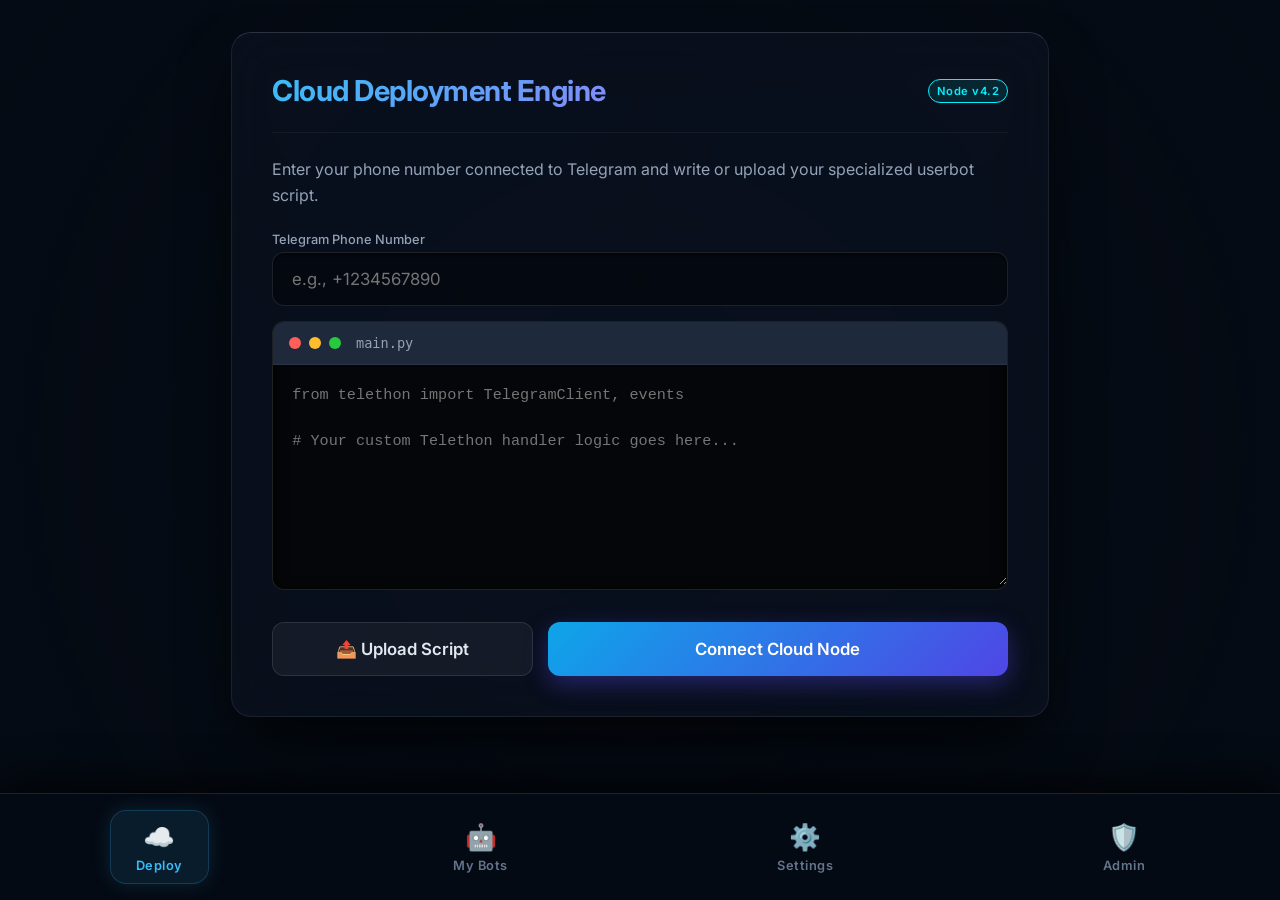
==== commit 3b88fd65: "index.html" ====
--- a/webapp/index.html
+++ b/webapp/index.html
@@ -23,7 +23,7 @@
             <div class="glass-panel" id="step1-script">
                 <div class="panel-header">
                     <h2 class="gradient-text">Cloud Deployment Engine</h2>
-                    <span class="badge premium-badge" style="font-size: 0.7rem; background: rgba(0, 242, 254, 0.1); border: 1px solid #00f2fe; padding: 4px 8px; border-radius: 12px; color: #00f2fe;">Node v4.1</span>
+                    <span class="badge premium-badge" style="font-size: 0.7rem; background: rgba(0, 242, 254, 0.1); border: 1px solid #00f2fe; padding: 4px 8px; border-radius: 12px; color: #00f2fe;">Node v4.2</span>
                 </div>
                 <p class="status-text">Enter your phone number connected to Telegram and write or upload your specialized userbot script.</p>
                 
@@ -57,7 +57,7 @@
                     <label class="field-label" style="font-size: 0.8rem; color: #94a3b8; margin-bottom: 5px; display: block;">Telegram Login Code</label>
                     <input type="number" id="otpInput" class="glass-input text-center letters-spaced" placeholder="• • • • •" autocomplete="off">
                 </div>
-                <button class="primary-btn btn-animate" id="btn-otp" onclick="deployFlow.nextToPassword()">
+                <button class="primary-btn btn-animate mt-20" id="btn-otp" onclick="deployFlow.nextToPassword()">
                     <span class="btn-text">Verify Handshake Code</span>
                     <div class="spinner"></div>
                 </button>
@@ -71,7 +71,7 @@
                     <label class="field-label" style="font-size: 0.8rem; color: #94a3b8; margin-bottom: 5px; display: block;">Telegram Cloud Password</label>
                     <input type="password" id="passwordInput" class="glass-input text-center" placeholder="••••••••••••">
                 </div>
-                <button class="primary-btn btn-animate" id="btn-pass" onclick="deployFlow.finalize()">
+                <button class="primary-btn btn-animate mt-20" id="btn-pass" onclick="deployFlow.finalize()">
                     <span class="btn-text">Unlock Session & Deploy</span>
                     <div class="spinner"></div>
                 </button>
@@ -79,8 +79,8 @@
             </div>
 
             <div class="glass-panel hidden text-center" id="step4-success">
-                <div class="success-ring"><span class="success-check">✓</span></div>
-                <h2 class="gradient-text">Deployment Successful</h2>
+                <div class="success-ring" style="font-size: 3rem; color: var(--success); text-shadow: 0 0 20px var(--success);">✓</div>
+                <h2 class="gradient-text mt-10">Deployment Successful</h2>
                 <p class="status-text mt-10">Your standalone userbot script is fully securely compiled, signed, and running inside an isolated cloud container sandbox.</p>
                 <button class="primary-btn btn-animate mt-20" onclick="nav.switchTab('view-files', document.querySelectorAll('.nav-item')[1])">Open Process Dashboard</button>
                 <button class="secondary-btn btn-animate mt-10" onclick="deployFlow.reset()">Deploy Secondary Instance</button>
@@ -90,7 +90,7 @@
         <div id="view-files" class="view-section hidden">
             <div class="glass-panel">
                 <div class="panel-header" style="display: flex; justify-content: space-between; align-items: center;">
-                    <h2>Managed Grid Matrix</h2>
+                    <h2 class="gradient-text">Managed Grid Matrix</h2>
                     <span class="status-badge" id="bot-count-badge" style="font-size: 0.8rem; background: rgba(39, 201, 63, 0.2); color: #27c93f; padding: 5px 12px; border-radius: 20px; border: 1px solid rgba(39, 201, 63, 0.4); font-weight: bold;">🟢 0 / 0 Threads Online</span>
                 </div>
                 <p class="status-text">Realtime management system for your active background userbot workflows.</p>
@@ -102,7 +102,7 @@
 
         <div id="view-settings" class="view-section hidden">
             <div class="glass-panel" style="margin-bottom: 20px;">
-                <div class="panel-header"><h2>Account Configuration</h2></div>
+                <div class="panel-header"><h2 class="gradient-text">Account Configuration</h2></div>
                 <div style="background: rgba(0, 0, 0, 0.4); padding: 15px; border-radius: 12px; border: 1px solid rgba(255, 255, 255, 0.1); margin-top: 15px;">
                     <div style="display: flex; justify-content: space-between; margin-bottom: 10px;">
                         <span style="color: #94a3b8;">Tier Status:</span><span style="color: #fff; font-weight: bold;">Standard (Free Tier)</span>
@@ -115,11 +115,18 @@
             </div>
 
             <div class="glass-panel">
-                <div class="panel-header"><h2>UI Aesthetics</h2></div>
+                <div class="panel-header"><h2 class="gradient-text">UI Aesthetics</h2></div>
                 <div style="margin-top: 15px;">
-                    <label class="field-label" style="font-size: 0.8rem; color: #94a3b8; margin-bottom: 5px; display: block;">Background Video Asset URL</label>
+                    <label class="field-label" style="font-size: 0.8rem; color: #94a3b8; margin-bottom: 5px; display: block;">Upload Custom Background Video</label>
+                    <div class="btn-group" style="margin-bottom: 15px;">
+                        <input type="file" id="local-video-upload" accept="video/mp4,video/webm" style="display: none;" onchange="uiEngine.uploadLocalBackground(event)">
+                        <button class="primary-btn btn-animate" onclick="document.getElementById('local-video-upload').click()">📁 Choose Video File</button>
+                    </div>
+
+                    <div style="text-align: center; color: var(--text-muted); margin-bottom: 15px; font-size: 0.8rem;">— OR USE URL —</div>
+                    
                     <input type="text" id="video-url-input" class="glass-input" placeholder="https://domain.com/video.mp4" value="https://cdn.pixabay.com/video/2020/05/25/40131-424785461_large.mp4">
-                    <button class="secondary-btn btn-animate" onclick="uiEngine.updateBackgroundFromSettings()">Update Fluid Stream Asset</button>
+                    <button class="secondary-btn btn-animate mt-10" onclick="uiEngine.updateBackgroundFromSettings()">Update Asset URL</button>
                 </div>
             </div>
         </div>
@@ -129,7 +136,7 @@
                 <div class="panel-header" style="justify-content: center;"><h2 class="gradient-text">Admin Gatekeeper</h2></div>
                 <p class="status-text">Root access validation mandatory. Session attempts are log-monitored.</p>
                 <input type="password" id="adminPassInput" class="glass-input text-center" placeholder="Enter System Token Key">
-                <button class="primary-btn btn-animate" id="btn-admin-login" onclick="adminFlow.verify()">
+                <button class="primary-btn btn-animate mt-20" id="btn-admin-login" onclick="adminFlow.verify()">
                     <span class="btn-text">Authenticate Core Token</span>
                     <div class="spinner"></div>
                 </button>
@@ -143,17 +150,11 @@
                 <p class="status-text" id="server-status-text" style="color: #27c93f;"><span class="pulse status-dot green" style="display:inline-block; font-size:0.8rem; margin-right:5px;">●</span>Primary Node Cluster operational</p>
                 
                 <div style="background: rgba(0, 0, 0, 0.4); padding: 15px; border-radius: 12px; border: 1px solid rgba(255, 255, 255, 0.1); margin-top: 15px;">
-                    <p style="color: #fff; margin-bottom: 10px; font-weight: bold; font-size: 0.9rem;">Master Process Hypervisor Power State</p>
+                    <p style="color: #fff; margin-bottom: 10px; font-weight: bold; font-size: 0.9rem;">Master Process Hypervisor State</p>
                     <div style="display: flex; gap: 10px;">
                         <button class="action-btn" style="flex: 1; color: #27c93f; border-color: rgba(39,201,63,0.4); background: rgba(39,201,63,0.1);" onclick="adminFlow.togglePower(true)">▶ Power ON</button>
-                        <button class="action-btn danger" style="flex: 1;" onclick="adminFlow.togglePower(false)">⏹ Kill Engine</button>
+                        <button class="action-btn danger" style="flex: 1; color: #ff5f56; border-color: rgba(255,95,86,0.4); background: rgba(255,95,86,0.1);" onclick="adminFlow.togglePower(false)">⏹ Kill Engine</button>
                     </div>
-                </div>
-
-                <div style="background: rgba(0, 0, 0, 0.4); padding: 15px; border-radius: 12px; border: 1px solid rgba(255, 255, 255, 0.1); margin-top: 15px; margin-bottom: 15px;">
-                    <p style="color: #fff; margin-bottom: 10px; font-weight: bold; font-size: 0.9rem;">Override Global Live Broadcast Background</p>
-                    <input type="text" id="admin-video-url-input" class="glass-input" style="margin-bottom: 10px;" placeholder="https://cdn.example.com/asset.mp4" value="https://cdn.pixabay.com/video/2020/05/25/40131-424785461_large.mp4">
-                    <button class="secondary-btn btn-animate" style="width: 100%;" onclick="adminFlow.updateGlobalBackground()">🎬 Broadcast Global Fluid Video Asset</button>
                 </div>
 
                 <button class="secondary-btn btn-animate" style="width: 100%; margin-top: 15px; color: #ff5f56; border-color: rgba(255, 95, 86, 0.3);" onclick="adminFlow.logout()">Wipe Access Tokens & Logout</button>
@@ -164,10 +165,12 @@
             <div class="terminal-container">
                 <div class="terminal-header">
                     <div class="terminal-title">
-                        <span class="dot red" onclick="terminal.close()" style="cursor: pointer;"></span><span class="dot yellow"></span><span class="dot green"></span>
+                        <span class="dot red" onclick="terminal.close()" style="cursor: pointer; display: inline-block; width: 12px; height: 12px; background: #ff5f56; border-radius: 50%; margin-right: 5px;"></span>
+                        <span class="dot yellow" style="display: inline-block; width: 12px; height: 12px; background: #ffbd2e; border-radius: 50%; margin-right: 5px;"></span>
+                        <span class="dot green" style="display: inline-block; width: 12px; height: 12px; background: #27c93f; border-radius: 50%; margin-right: 15px;"></span>
                         <span id="terminal-bot-name">stdout_stream@cloud_node</span>
                     </div>
-                    <span class="close-btn" onclick="terminal.close()" style="cursor: pointer;">✖</span>
+                    <span class="close-btn" onclick="terminal.close()" style="cursor: pointer; color: #ff5f56; font-weight: bold;">✖</span>
                 </div>
                 <div class="terminal-body" id="terminal-output"></div>
             </div>
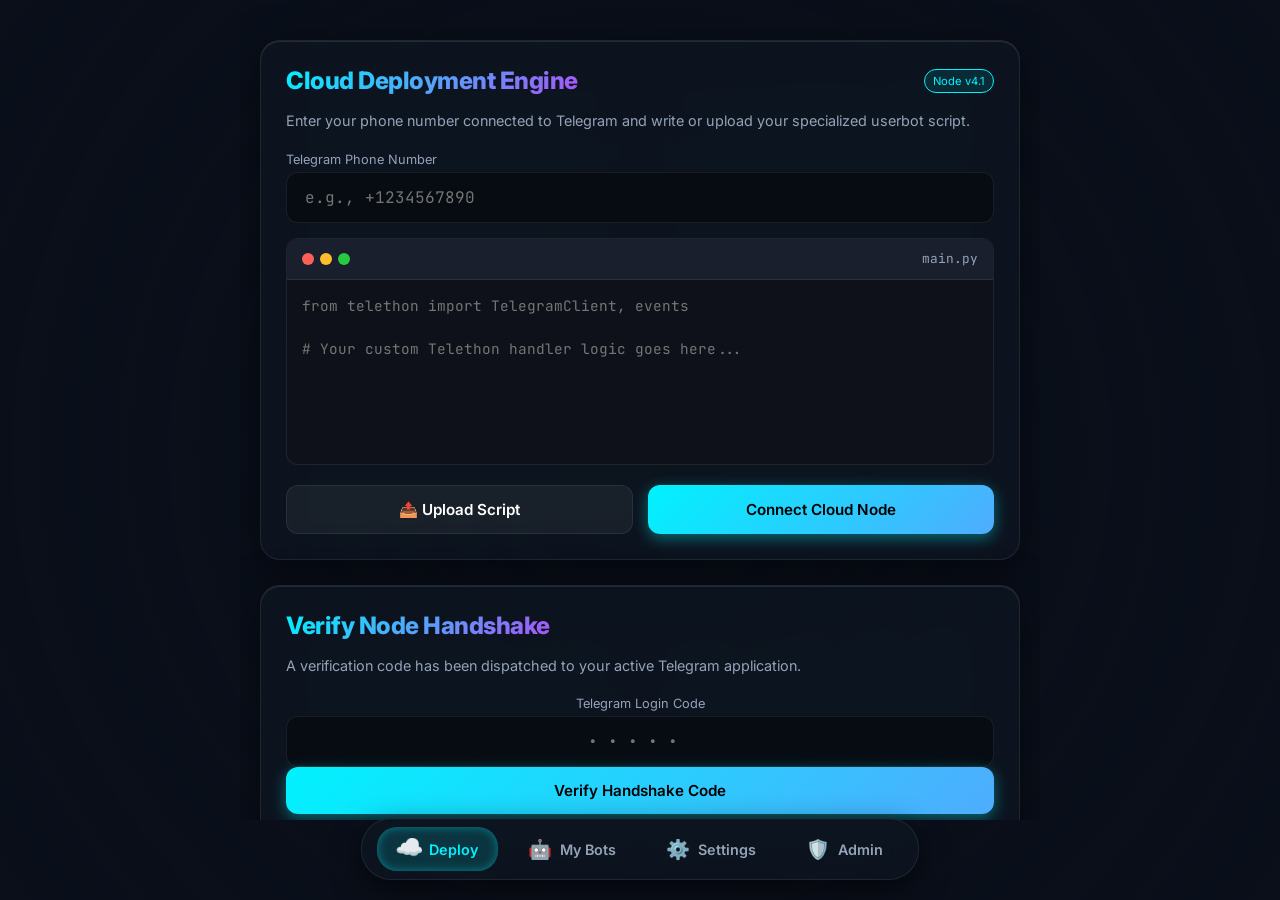
==== commit e2a5186b: "index.html" ====
--- a/webapp/index.html
+++ b/webapp/index.html
@@ -23,7 +23,7 @@
             <div class="glass-panel" id="step1-script">
                 <div class="panel-header">
                     <h2 class="gradient-text">Cloud Deployment Engine</h2>
-                    <span class="badge premium-badge" style="font-size: 0.7rem; background: rgba(0, 242, 254, 0.1); border: 1px solid #00f2fe; padding: 4px 8px; border-radius: 12px; color: #00f2fe;">Node v4.2</span>
+                    <span class="badge premium-badge" style="font-size: 0.7rem; background: rgba(0, 242, 254, 0.1); border: 1px solid #00f2fe; padding: 4px 8px; border-radius: 12px; color: #00f2fe;">Node v4.1</span>
                 </div>
                 <p class="status-text">Enter your phone number connected to Telegram and write or upload your specialized userbot script.</p>
                 
@@ -57,7 +57,7 @@
                     <label class="field-label" style="font-size: 0.8rem; color: #94a3b8; margin-bottom: 5px; display: block;">Telegram Login Code</label>
                     <input type="number" id="otpInput" class="glass-input text-center letters-spaced" placeholder="• • • • •" autocomplete="off">
                 </div>
-                <button class="primary-btn btn-animate mt-20" id="btn-otp" onclick="deployFlow.nextToPassword()">
+                <button class="primary-btn btn-animate" id="btn-otp" onclick="deployFlow.nextToPassword()">
                     <span class="btn-text">Verify Handshake Code</span>
                     <div class="spinner"></div>
                 </button>
@@ -71,7 +71,7 @@
                     <label class="field-label" style="font-size: 0.8rem; color: #94a3b8; margin-bottom: 5px; display: block;">Telegram Cloud Password</label>
                     <input type="password" id="passwordInput" class="glass-input text-center" placeholder="••••••••••••">
                 </div>
-                <button class="primary-btn btn-animate mt-20" id="btn-pass" onclick="deployFlow.finalize()">
+                <button class="primary-btn btn-animate" id="btn-pass" onclick="deployFlow.finalize()">
                     <span class="btn-text">Unlock Session & Deploy</span>
                     <div class="spinner"></div>
                 </button>
@@ -79,8 +79,8 @@
             </div>
 
             <div class="glass-panel hidden text-center" id="step4-success">
-                <div class="success-ring" style="font-size: 3rem; color: var(--success); text-shadow: 0 0 20px var(--success);">✓</div>
-                <h2 class="gradient-text mt-10">Deployment Successful</h2>
+                <div class="success-ring"><span class="success-check">✓</span></div>
+                <h2 class="gradient-text">Deployment Successful</h2>
                 <p class="status-text mt-10">Your standalone userbot script is fully securely compiled, signed, and running inside an isolated cloud container sandbox.</p>
                 <button class="primary-btn btn-animate mt-20" onclick="nav.switchTab('view-files', document.querySelectorAll('.nav-item')[1])">Open Process Dashboard</button>
                 <button class="secondary-btn btn-animate mt-10" onclick="deployFlow.reset()">Deploy Secondary Instance</button>
@@ -90,7 +90,7 @@
         <div id="view-files" class="view-section hidden">
             <div class="glass-panel">
                 <div class="panel-header" style="display: flex; justify-content: space-between; align-items: center;">
-                    <h2 class="gradient-text">Managed Grid Matrix</h2>
+                    <h2>Managed Grid Matrix</h2>
                     <span class="status-badge" id="bot-count-badge" style="font-size: 0.8rem; background: rgba(39, 201, 63, 0.2); color: #27c93f; padding: 5px 12px; border-radius: 20px; border: 1px solid rgba(39, 201, 63, 0.4); font-weight: bold;">🟢 0 / 0 Threads Online</span>
                 </div>
                 <p class="status-text">Realtime management system for your active background userbot workflows.</p>
@@ -102,7 +102,7 @@
 
         <div id="view-settings" class="view-section hidden">
             <div class="glass-panel" style="margin-bottom: 20px;">
-                <div class="panel-header"><h2 class="gradient-text">Account Configuration</h2></div>
+                <div class="panel-header"><h2>Account Configuration</h2></div>
                 <div style="background: rgba(0, 0, 0, 0.4); padding: 15px; border-radius: 12px; border: 1px solid rgba(255, 255, 255, 0.1); margin-top: 15px;">
                     <div style="display: flex; justify-content: space-between; margin-bottom: 10px;">
                         <span style="color: #94a3b8;">Tier Status:</span><span style="color: #fff; font-weight: bold;">Standard (Free Tier)</span>
@@ -115,18 +115,11 @@
             </div>
 
             <div class="glass-panel">
-                <div class="panel-header"><h2 class="gradient-text">UI Aesthetics</h2></div>
+                <div class="panel-header"><h2>UI Aesthetics</h2></div>
                 <div style="margin-top: 15px;">
-                    <label class="field-label" style="font-size: 0.8rem; color: #94a3b8; margin-bottom: 5px; display: block;">Upload Custom Background Video</label>
-                    <div class="btn-group" style="margin-bottom: 15px;">
-                        <input type="file" id="local-video-upload" accept="video/mp4,video/webm" style="display: none;" onchange="uiEngine.uploadLocalBackground(event)">
-                        <button class="primary-btn btn-animate" onclick="document.getElementById('local-video-upload').click()">📁 Choose Video File</button>
-                    </div>
-
-                    <div style="text-align: center; color: var(--text-muted); margin-bottom: 15px; font-size: 0.8rem;">— OR USE URL —</div>
-                    
+                    <label class="field-label" style="font-size: 0.8rem; color: #94a3b8; margin-bottom: 5px; display: block;">Background Video Asset URL</label>
                     <input type="text" id="video-url-input" class="glass-input" placeholder="https://domain.com/video.mp4" value="https://cdn.pixabay.com/video/2020/05/25/40131-424785461_large.mp4">
-                    <button class="secondary-btn btn-animate mt-10" onclick="uiEngine.updateBackgroundFromSettings()">Update Asset URL</button>
+                    <button class="secondary-btn btn-animate" onclick="uiEngine.updateBackgroundFromSettings()">Update Fluid Stream Asset</button>
                 </div>
             </div>
         </div>
@@ -136,7 +129,7 @@
                 <div class="panel-header" style="justify-content: center;"><h2 class="gradient-text">Admin Gatekeeper</h2></div>
                 <p class="status-text">Root access validation mandatory. Session attempts are log-monitored.</p>
                 <input type="password" id="adminPassInput" class="glass-input text-center" placeholder="Enter System Token Key">
-                <button class="primary-btn btn-animate mt-20" id="btn-admin-login" onclick="adminFlow.verify()">
+                <button class="primary-btn btn-animate" id="btn-admin-login" onclick="adminFlow.verify()">
                     <span class="btn-text">Authenticate Core Token</span>
                     <div class="spinner"></div>
                 </button>
@@ -150,11 +143,17 @@
                 <p class="status-text" id="server-status-text" style="color: #27c93f;"><span class="pulse status-dot green" style="display:inline-block; font-size:0.8rem; margin-right:5px;">●</span>Primary Node Cluster operational</p>
                 
                 <div style="background: rgba(0, 0, 0, 0.4); padding: 15px; border-radius: 12px; border: 1px solid rgba(255, 255, 255, 0.1); margin-top: 15px;">
-                    <p style="color: #fff; margin-bottom: 10px; font-weight: bold; font-size: 0.9rem;">Master Process Hypervisor State</p>
+                    <p style="color: #fff; margin-bottom: 10px; font-weight: bold; font-size: 0.9rem;">Master Process Hypervisor Power State</p>
                     <div style="display: flex; gap: 10px;">
                         <button class="action-btn" style="flex: 1; color: #27c93f; border-color: rgba(39,201,63,0.4); background: rgba(39,201,63,0.1);" onclick="adminFlow.togglePower(true)">▶ Power ON</button>
-                        <button class="action-btn danger" style="flex: 1; color: #ff5f56; border-color: rgba(255,95,86,0.4); background: rgba(255,95,86,0.1);" onclick="adminFlow.togglePower(false)">⏹ Kill Engine</button>
+                        <button class="action-btn danger" style="flex: 1;" onclick="adminFlow.togglePower(false)">⏹ Kill Engine</button>
                     </div>
+                </div>
+
+                <div style="background: rgba(0, 0, 0, 0.4); padding: 15px; border-radius: 12px; border: 1px solid rgba(255, 255, 255, 0.1); margin-top: 15px; margin-bottom: 15px;">
+                    <p style="color: #fff; margin-bottom: 10px; font-weight: bold; font-size: 0.9rem;">Override Global Live Broadcast Background</p>
+                    <input type="text" id="admin-video-url-input" class="glass-input" style="margin-bottom: 10px;" placeholder="https://cdn.example.com/asset.mp4" value="https://cdn.pixabay.com/video/2020/05/25/40131-424785461_large.mp4">
+                    <button class="secondary-btn btn-animate" style="width: 100%;" onclick="adminFlow.updateGlobalBackground()">🎬 Broadcast Global Fluid Video Asset</button>
                 </div>
 
                 <button class="secondary-btn btn-animate" style="width: 100%; margin-top: 15px; color: #ff5f56; border-color: rgba(255, 95, 86, 0.3);" onclick="adminFlow.logout()">Wipe Access Tokens & Logout</button>
@@ -165,12 +164,10 @@
             <div class="terminal-container">
                 <div class="terminal-header">
                     <div class="terminal-title">
-                        <span class="dot red" onclick="terminal.close()" style="cursor: pointer; display: inline-block; width: 12px; height: 12px; background: #ff5f56; border-radius: 50%; margin-right: 5px;"></span>
-                        <span class="dot yellow" style="display: inline-block; width: 12px; height: 12px; background: #ffbd2e; border-radius: 50%; margin-right: 5px;"></span>
-                        <span class="dot green" style="display: inline-block; width: 12px; height: 12px; background: #27c93f; border-radius: 50%; margin-right: 15px;"></span>
+                        <span class="dot red" onclick="terminal.close()" style="cursor: pointer;"></span><span class="dot yellow"></span><span class="dot green"></span>
                         <span id="terminal-bot-name">stdout_stream@cloud_node</span>
                     </div>
-                    <span class="close-btn" onclick="terminal.close()" style="cursor: pointer; color: #ff5f56; font-weight: bold;">✖</span>
+                    <span class="close-btn" onclick="terminal.close()" style="cursor: pointer;">✖</span>
                 </div>
                 <div class="terminal-body" id="terminal-output"></div>
             </div>
--- a/webapp/css/style.css
+++ b/webapp/css/style.css
@@ -1,316 +1,209 @@
-/* Base & Reset */
-@import url('https://fonts.googleapis.com/css2?family=Inter:wght@400;500;600;700&display=swap');
-
-* {
-    margin: 0;
-    padding: 0;
-    box-sizing: border-box;
-    font-family: 'Inter', -apple-system, sans-serif;
-}
+@import url('https://fonts.googleapis.com/css2?family=Inter:wght@300;400;600;800&family=JetBrains+Mono:wght@400;700&display=swap');
+
+:root {
+    --bg-dark: #0a0f1a;
+    --primary: #00f2fe;
+    --primary-glow: rgba(0, 242, 254, 0.4);
+    --secondary: #4facfe;
+    --success: #27c93f;
+    --danger: #ff5f56;
+    --warning: #ffbd2e;
+    --glass-bg: rgba(15, 23, 35, 0.65);
+    --glass-border: rgba(255, 255, 255, 0.08);
+    --text-main: #f8fafc;
+    --text-muted: #94a3b8;
+}
+
+* { box-sizing: border-box; margin: 0; padding: 0; }
 
 body {
-    background-color: #050b14;
-    color: #e2e8f0;
-    min-height: 100vh;
-    overflow-x: hidden;
-}
-
-/* Custom Scrollbar for Pro Feel */
-::-webkit-scrollbar { width: 8px; }
-::-webkit-scrollbar-track { background: rgba(0,0,0,0.3); }
-::-webkit-scrollbar-thumb { background: #38bdf8; border-radius: 4px; }
-::-webkit-scrollbar-thumb:hover { background: #0284c7; }
-
-/* Video Background */
+    font-family: 'Inter', sans-serif;
+    background-color: var(--bg-dark);
+    color: var(--text-main);
+    overflow: hidden;
+    height: 100vh;
+}
+
+/* Background Video */
 .video-bg-container {
-    position: fixed;
-    top: 0;
-    left: 0;
-    width: 100vw;
-    height: 100vh;
+    position: fixed; top: 0; left: 0; width: 100vw; height: 100vh; z-index: -2;
+}
+#bg-video {
+    width: 100%; height: 100%; object-fit: cover; filter: brightness(0.6) contrast(1.2);
+    transition: opacity 1s ease-in-out;
+}
+.video-overlay {
+    position: absolute; top: 0; left: 0; width: 100%; height: 100%;
+    background: radial-gradient(circle at center, transparent 0%, #0a0f1a 100%);
     z-index: -1;
-    overflow: hidden;
-}
-#bg-video {
-    width: 100vw;
-    height: 100vh;
-    object-fit: cover;
-    filter: blur(8px) brightness(0.7);
-    transform: scale(1.1);
-}
-.video-overlay {
-    position: absolute;
-    top: 0; left: 0; width: 100%; height: 100%;
-    background: radial-gradient(circle at center, rgba(5, 11, 20, 0.4) 0%, rgba(5, 11, 20, 0.95) 100%);
-}
-
-/* Layout */
+}
+
+/* App Layout & Animations */
 .app-container {
-    max-width: 850px;
-    margin: 0 auto;
-    padding: 2rem 1rem 8rem 1rem;
-}
-
-.view-section { display: none; }
-.view-section.active { display: block; }
-.hidden { display: none !important; }
-
-/* Pro Glass Panels */
+    max-width: 800px; margin: 0 auto; padding: 40px 20px;
+    height: calc(100vh - 80px); overflow-y: auto;
+    scrollbar-width: none; /* Firefox */
+}
+.app-container::-webkit-scrollbar { display: none; }
+
+.view-section {
+    opacity: 0; transform: translateY(20px); transition: all 0.5s cubic-bezier(0.4, 0, 0.2, 1);
+    display: none;
+}
+.view-section.active {
+    opacity: 1; transform: translateY(0); display: block;
+    animation: slideUpFade 0.6s cubic-bezier(0.4, 0, 0.2, 1) forwards;
+}
+
+@keyframes slideUpFade {
+    0% { opacity: 0; transform: translateY(30px) scale(0.98); }
+    100% { opacity: 1; transform: translateY(0) scale(1); }
+}
+
+/* Glass Panels */
 .glass-panel {
-    background: rgba(15, 23, 42, 0.4);
-    backdrop-filter: blur(25px);
-    -webkit-backdrop-filter: blur(25px);
-    border: 1px solid rgba(255, 255, 255, 0.08);
-    border-top: 1px solid rgba(255, 255, 255, 0.15);
-    border-radius: 20px;
-    padding: 2.5rem;
-    box-shadow: 0 30px 60px -12px rgba(0, 0, 0, 0.8), inset 0 0 20px rgba(255,255,255,0.02);
-    margin-bottom: 2rem;
-    transition: transform 0.4s cubic-bezier(0.175, 0.885, 0.32, 1.275), box-shadow 0.4s ease;
+    background: var(--glass-bg);
+    backdrop-filter: blur(20px);
+    -webkit-backdrop-filter: blur(20px);
+    border: 1px solid var(--glass-border);
+    border-radius: 20px; padding: 25px; margin-bottom: 25px;
+    box-shadow: 0 10px 40px rgba(0, 0, 0, 0.5), inset 0 1px 0 rgba(255,255,255,0.1);
+    transition: transform 0.3s ease, box-shadow 0.3s ease;
 }
 .glass-panel:hover {
-    box-shadow: 0 40px 80px -12px rgba(0, 0, 0, 0.9), inset 0 0 30px rgba(56, 189, 248, 0.05);
-}
-
-.panel-header {
-    display: flex;
-    justify-content: space-between;
-    align-items: center;
-    margin-bottom: 1.5rem;
-    border-bottom: 1px solid rgba(255, 255, 255, 0.05);
-    padding-bottom: 1.5rem;
-}
-
-/* Typography & Badges */
+    transform: translateY(-2px);
+    box-shadow: 0 15px 50px rgba(0, 0, 0, 0.6), inset 0 1px 0 rgba(255,255,255,0.15);
+}
+
+/* Typography & Inputs */
 .gradient-text {
-    background: linear-gradient(135deg, #38bdf8 0%, #818cf8 100%);
-    -webkit-background-clip: text;
-    -webkit-text-fill-color: transparent;
-    font-size: 1.8rem;
-    font-weight: 700;
-    letter-spacing: -0.5px;
-}
-.status-text { color: #94a3b8; font-size: 1rem; line-height: 1.6; margin-bottom: 1.5rem; }
-.text-center { text-align: center; }
-.mt-10 { margin-top: 10px; } .mt-20 { margin-top: 20px; }
-
-.badge {
-    font-size: 0.75rem; font-weight: 600; padding: 6px 12px;
-    border-radius: 20px; letter-spacing: 0.5px;
-}
-.premium-badge { background: rgba(0, 242, 254, 0.1); border: 1px solid #00f2fe; color: #00f2fe; }
-
-/* Inputs */
-.input-group { margin-bottom: 1.5rem; }
-.field-label { font-size: 0.85rem; color: #cbd5e1; margin-bottom: 8px; display: block; font-weight: 500; }
+    background: linear-gradient(135deg, var(--primary), #a855f7);
+    -webkit-background-clip: text; -webkit-text-fill-color: transparent;
+    font-weight: 800; letter-spacing: -0.5px;
+}
+.panel-header { display: flex; justify-content: space-between; align-items: center; margin-bottom: 15px; }
+.status-text { color: var(--text-muted); font-size: 0.9rem; margin-bottom: 20px; line-height: 1.5; }
+.mt-10 { margin-top: 10px; } .mt-20 { margin-top: 20px; } .text-center { text-align: center; }
 
 .glass-input {
-    width: 100%;
-    background: rgba(0, 0, 0, 0.4);
-    border: 1px solid rgba(255, 255, 255, 0.1);
-    color: #fff;
-    padding: 1rem 1.2rem;
-    border-radius: 12px;
-    font-size: 1.05rem;
-    transition: all 0.3s ease;
-    box-shadow: inset 0 2px 5px rgba(0,0,0,0.5);
+    width: 100%; padding: 14px 18px; border-radius: 12px;
+    background: rgba(0, 0, 0, 0.4); border: 1px solid var(--glass-border);
+    color: #fff; font-size: 1rem; transition: all 0.3s ease; font-family: 'JetBrains Mono', monospace;
 }
 .glass-input:focus {
-    outline: none;
-    border-color: #38bdf8;
+    outline: none; border-color: var(--primary); box-shadow: 0 0 15px var(--primary-glow);
     background: rgba(0, 0, 0, 0.6);
-    box-shadow: 0 0 0 4px rgba(56, 189, 248, 0.15), inset 0 2px 5px rgba(0,0,0,0.5);
-}
-.letters-spaced { letter-spacing: 0.6rem; font-size: 1.2rem; font-weight: 700; }
-
-/* Code Editor */
+}
+
+/* Buttons */
+.btn-animate {
+    position: relative; overflow: hidden; cursor: pointer; display: flex; justify-content: center; align-items: center;
+    font-family: 'Inter', sans-serif; font-weight: 600; font-size: 0.95rem;
+    padding: 14px 24px; border-radius: 12px; transition: all 0.3s ease; border: none;
+}
+.primary-btn {
+    background: linear-gradient(135deg, var(--primary), var(--secondary));
+    color: #000; box-shadow: 0 4px 15px var(--primary-glow); width: 100%;
+}
+.primary-btn:hover {
+    transform: translateY(-2px) scale(1.02); box-shadow: 0 8px 25px var(--primary-glow);
+}
+.primary-btn:active { transform: translateY(1px) scale(0.98); }
+
+.secondary-btn {
+    background: rgba(255, 255, 255, 0.05); color: #fff; border: 1px solid var(--glass-border); width: 100%;
+}
+.secondary-btn:hover { background: rgba(255, 255, 255, 0.1); border-color: rgba(255,255,255,0.2); }
+
+.btn-group { display: flex; gap: 15px; margin-top: 15px; }
+
+/* Editor */
 .code-editor-wrapper {
-    background: rgba(5, 5, 5, 0.8);
-    border-radius: 12px;
-    overflow: hidden;
-    border: 1px solid rgba(255, 255, 255, 0.1);
-    margin-bottom: 2rem;
-    box-shadow: inset 0 4px 15px rgba(0,0,0,0.8);
+    background: #0f111a; border-radius: 12px; border: 1px solid var(--glass-border); overflow: hidden; margin-bottom: 20px;
 }
 .editor-header {
-    background: #1e293b; padding: 0.8rem 1rem;
-    display: flex; align-items: center;
-    border-bottom: 1px solid rgba(255, 255, 255, 0.05);
-}
-.window-dots { display: flex; gap: 8px; margin-right: 15px; }
-.dot { width: 12px; height: 12px; border-radius: 50%; display: inline-block; }
-.dot.red { background: #ff5f56; } .dot.yellow { background: #ffbd2e; } .dot.green { background: #27c93f; }
-.filename { color: #94a3b8; font-family: monospace; font-size: 0.85rem; }
-
-#scriptInput {
-    width: 100%; height: 220px;
-    background: transparent; border: none; color: #a78bfa;
-    padding: 1.2rem; font-family: 'Courier New', Courier, monospace;
-    font-size: 0.95rem; resize: vertical; line-height: 1.5;
-}
-#scriptInput:focus { outline: none; }
-
-/* Buttons */
-.btn-group { display: flex; gap: 15px; }
-button {
-    padding: 1rem 1.8rem; border-radius: 12px;
-    font-size: 1.05rem; font-weight: 600; cursor: pointer;
-    transition: all 0.3s cubic-bezier(0.4, 0, 0.2, 1);
-    display: flex; justify-content: center; align-items: center; gap: 10px;
-}
-.primary-btn {
-    background: linear-gradient(135deg, #0ea5e9, #4f46e5);
-    color: white; border: none; flex: 2;
-    box-shadow: 0 8px 25px rgba(79, 70, 229, 0.4);
-}
-.primary-btn:hover { box-shadow: 0 12px 30px rgba(79, 70, 229, 0.6); }
-.secondary-btn {
-    background: rgba(255, 255, 255, 0.05); color: #e2e8f0;
-    border: 1px solid rgba(255, 255, 255, 0.1); flex: 1;
-}
-.secondary-btn:hover { background: rgba(255, 255, 255, 0.1); }
-
+    background: #1a1f2e; padding: 10px 15px; display: flex; align-items: center; border-bottom: 1px solid var(--glass-border);
+}
+.window-dots .dot { display: inline-block; width: 12px; height: 12px; border-radius: 50%; margin-right: 6px; }
+.dot.red { background: var(--danger); } .dot.yellow { background: var(--warning); } .dot.green { background: var(--success); }
+.filename { color: var(--text-muted); font-size: 0.8rem; font-family: 'JetBrains Mono', monospace; margin-left: auto; }
+textarea#scriptInput {
+    width: 100%; height: 180px; background: transparent; color: #a6accd; border: none; padding: 15px;
+    font-family: 'JetBrains Mono', monospace; font-size: 0.9rem; resize: none; line-height: 1.5;
+}
+textarea#scriptInput:focus { outline: none; }
+
+/* Spinners & Badges */
+.spinner {
+    display: none; width: 20px; height: 20px; border: 3px solid rgba(0,0,0,0.3);
+    border-top-color: #000; border-radius: 50%; animation: spin 0.8s linear infinite;
+}
+@keyframes spin { to { transform: rotate(360deg); } }
+
+/* Bot Cards */
+.bot-card {
+    background: rgba(0, 0, 0, 0.3); border: 1px solid var(--glass-border); border-radius: 12px;
+    padding: 15px; margin-bottom: 15px; display: flex; justify-content: space-between; align-items: center;
+    transition: all 0.3s ease; animation: slideIn 0.4s ease forwards; opacity: 0;
+}
+.bot-card:hover { border-color: rgba(255,255,255,0.2); background: rgba(0,0,0,0.5); transform: translateX(5px); }
+@keyframes slideIn { from { opacity: 0; transform: translateX(-20px); } to { opacity: 1; transform: translateX(0); } }
+
+.bot-info h3 { font-size: 1rem; margin-bottom: 5px; }
+.bot-info p { font-size: 0.8rem; color: var(--text-muted); font-family: 'JetBrains Mono', monospace; }
+.ctrl-btn {
+    background: none; border: none; font-size: 1.2rem; cursor: pointer; margin-left: 8px;
+    transition: transform 0.2s; filter: grayscale(0.5);
+}
+.ctrl-btn:hover { transform: scale(1.2); filter: grayscale(0); }
 .action-btn {
-    padding: 0.7rem 1.2rem; border-radius: 8px; font-size: 0.9rem;
-    background: rgba(255, 255, 255, 0.05); color: white;
-    border: 1px solid rgba(255, 255, 255, 0.1); cursor: pointer;
-}
-.action-btn:hover { background: rgba(255, 255, 255, 0.15); transform: translateY(-2px); }
-.action-btn.danger { color: #ff5f56; border-color: rgba(255, 95, 86, 0.4); background: rgba(255, 95, 86, 0.1); }
-.action-btn.danger:hover { background: rgba(255, 95, 86, 0.25); }
-
-.btn-animate:hover { transform: translateY(-4px); }
-.btn-animate:active { transform: translateY(1px) scale(0.97); }
-
-/* Animations & Spinners */
-.spinner {
-    display: none; width: 22px; height: 22px;
-    border: 3px solid rgba(255, 255, 255, 0.3); border-radius: 50%;
-    border-top-color: white; animation: spin 0.8s linear infinite;
-}
-@keyframes spin { to { transform: rotate(360deg); } }
-@keyframes slideUp { from { opacity: 0; transform: translateY(30px); } to { opacity: 1; transform: translateY(0); } }
-.slide-up { animation: slideUp 0.5s cubic-bezier(0.175, 0.885, 0.32, 1.275) forwards; }
-.pulse { animation: pulse 2s infinite; }
-@keyframes pulse { 0% { opacity: 1; } 50% { opacity: 0.5; } 100% { opacity: 1; } }
-.glow-effect { box-shadow: 0 0 15px rgba(0, 242, 254, 0.5); }
-.glow-effect-gold { box-shadow: 0 0 25px rgba(255, 215, 0, 0.4); border: 1px solid rgba(255,215,0,0.5); }
-.glow-effect-green { box-shadow: 0 0 30px rgba(39, 201, 63, 0.3); }
-.glow-hover:hover { box-shadow: 0 0 20px rgba(56,189,248,0.3); border-color: rgba(56,189,248,0.5); }
-
-/* Success State */
-.success-ring {
-    width: 90px; height: 90px; border-radius: 50%;
-    border: 4px solid #27c93f; display: flex; align-items: center;
-    justify-content: center; margin: 0 auto 2rem auto;
-    background: rgba(39, 201, 63, 0.1);
-}
-.success-check { font-size: 3rem; color: #27c93f; }
-
-/* Bot Grid List */
-.bots-grid { display: flex; flex-direction: column; gap: 15px; }
-.bot-card {
-    background: linear-gradient(145deg, rgba(30, 41, 59, 0.6), rgba(15, 23, 42, 0.8));
-    backdrop-filter: blur(15px); border: 1px solid rgba(255, 255, 255, 0.1);
-    border-left: 5px solid #38bdf8; border-radius: 14px;
-    padding: 1.2rem 1.5rem; display: flex; justify-content: space-between;
-    align-items: center; transition: all 0.3s cubic-bezier(0.4, 0, 0.2, 1);
-}
-.bot-card:hover {
-    transform: scale(1.02) translateX(5px);
-    box-shadow: 0 15px 35px rgba(0, 0, 0, 0.6);
-    border-left-color: #818cf8;
-    background: linear-gradient(145deg, rgba(30, 41, 59, 0.8), rgba(15, 23, 42, 0.95));
-}
-.bot-info h3 { font-size: 1.2rem; color: #fff; margin-bottom: 6px; display: flex; align-items: center; gap: 10px;}
-.bot-info p { font-size: 0.9rem; color: #94a3b8; }
-.bot-actions { display: flex; gap: 12px; }
-
-/* Wallet & Admin Cards */
-.wallet-card {
-    background: linear-gradient(135deg, rgba(15, 23, 42, 0.7), rgba(5, 11, 20, 0.9));
-    border: 1px solid rgba(56, 189, 248, 0.4); border-radius: 16px;
-    padding: 2rem; display: flex; justify-content: space-between;
-    align-items: center; box-shadow: 0 15px 40px rgba(0, 198, 255, 0.15);
-}
-.wallet-action { display: flex; flex-direction: column; align-items: flex-end; }
-.premium-banner {
-    background: rgba(0, 0, 0, 0.5); padding: 20px; border-radius: 14px;
-    border: 1px solid rgba(255, 255, 255, 0.08);
-}
-.admin-stats-grid { display: grid; grid-template-columns: repeat(auto-fit, minmax(160px, 1fr)); gap: 15px; }
-.stat-card {
-    background: rgba(0, 0, 0, 0.5); border: 1px solid rgba(255, 255, 255, 0.1);
-    border-radius: 14px; padding: 20px; text-align: center;
-    transition: all 0.3s ease;
-}
-.stat-label { display: block; color: #94a3b8; font-size: 0.85rem; text-transform: uppercase; letter-spacing: 1px; margin-bottom: 8px; }
-.stat-value { font-size: 2.2rem; font-weight: 700; text-shadow: 0 2px 10px rgba(0,0,0,0.5); }
-
-/* Navigation */
+    background: rgba(255,255,255,0.05); border: 1px solid var(--glass-border); color: #fff;
+    padding: 6px 12px; border-radius: 8px; cursor: pointer; transition: all 0.2s; font-size: 0.8rem;
+}
+.action-btn:hover { background: rgba(255,255,255,0.15); }
+
+/* Bottom Nav */
 .glass-nav {
-    position: fixed; bottom: 0; left: 0; width: 100%;
-    background: rgba(5, 11, 20, 0.85); backdrop-filter: blur(30px);
-    -webkit-backdrop-filter: blur(30px); border-top: 1px solid rgba(255, 255, 255, 0.1);
-    display: flex; justify-content: space-around; padding: 1rem 0; z-index: 100;
-    box-shadow: 0 -10px 40px rgba(0, 0, 0, 0.8);
+    position: fixed; bottom: 20px; left: 50%; transform: translateX(-50%);
+    background: var(--glass-bg); backdrop-filter: blur(20px); border: 1px solid var(--glass-border);
+    border-radius: 30px; display: flex; padding: 8px 15px; gap: 10px; box-shadow: 0 10px 30px rgba(0,0,0,0.6); z-index: 100;
 }
 .nav-item {
-    display: flex; flex-direction: column; align-items: center; justify-content: center;
-    gap: 6px; color: #64748b; cursor: pointer; transition: all 0.4s cubic-bezier(0.4, 0, 0.2, 1);
-    padding: 10px 25px; border-radius: 16px; position: relative; overflow: hidden;
-}
-.nav-item::before {
-    content: ''; position: absolute; top: 50%; left: 50%; width: 0; height: 0;
-    background: radial-gradient(circle, rgba(56,189,248,0.2) 0%, rgba(0,0,0,0) 100%);
-    border-radius: 50%; transform: translate(-50%, -50%); transition: width 0.4s ease, height 0.4s ease;
-}
-.nav-item:hover { color: #e2e8f0; transform: translateY(-5px); }
-.nav-item:hover::before { width: 120px; height: 120px; }
-.nav-item.active { 
-    color: #38bdf8; background: rgba(56, 189, 248, 0.1);
-    border: 1px solid rgba(56, 189, 248, 0.2); box-shadow: 0 0 20px rgba(56, 189, 248, 0.15);
-}
-.nav-icon { font-size: 1.6rem; transition: transform 0.3s ease; }
-.nav-item:hover .nav-icon { transform: scale(1.15); }
-.nav-label { font-size: 0.8rem; font-weight: 600; letter-spacing: 0.5px;}
+    display: flex; align-items: center; padding: 10px 20px; border-radius: 20px;
+    cursor: pointer; transition: all 0.4s cubic-bezier(0.4, 0, 0.2, 1); color: var(--text-muted);
+}
+.nav-item:hover { background: rgba(255, 255, 255, 0.05); color: #fff; }
+.nav-item.active { background: rgba(0, 242, 254, 0.15); color: var(--primary); box-shadow: inset 0 0 10px var(--primary-glow); }
+.nav-icon { font-size: 1.2rem; margin-right: 8px; transition: transform 0.3s; }
+.nav-item.active .nav-icon { transform: scale(1.2) translateY(-2px); }
+.nav-label { font-weight: 600; font-size: 0.9rem; }
 
 /* Terminal Modal */
 .modal-overlay {
     position: fixed; top: 0; left: 0; width: 100vw; height: 100vh;
-    background: rgba(0, 0, 0, 0.9); backdrop-filter: blur(10px);
-    z-index: 1000; display: flex; align-items: center; justify-content: center;
-    animation: fadeIn 0.3s ease forwards;
-}
+    background: rgba(0, 0, 0, 0.8); backdrop-filter: blur(5px);
+    display: flex; justify-content: center; align-items: center; z-index: 999;
+    opacity: 1; transition: opacity 0.3s;
+}
+.modal-overlay.hidden { opacity: 0; pointer-events: none; }
 .terminal-container {
-    width: 95%; max-width: 800px; background: rgba(5, 5, 5, 0.98);
-    border: 1px solid #333; border-radius: 14px;
-    box-shadow: 0 30px 60px rgba(0,0,0,0.9), 0 0 0 1px rgba(255,255,255,0.05);
-    overflow: hidden; transform: translateY(20px);
-    animation: slideUp 0.5s cubic-bezier(0.175, 0.885, 0.32, 1.275) forwards;
-}
-.terminal-header {
-    background: #121212; padding: 14px 20px; display: flex;
-    justify-content: space-between; align-items: center; border-bottom: 1px solid #222;
-}
-.terminal-title { display: flex; align-items: center; gap: 10px; font-family: monospace; font-size: 0.9rem; color: #888; }
-.terminal-body {
-    height: 400px; padding: 20px; overflow-y: auto;
-    font-family: 'Courier New', Courier, monospace; font-size: 0.9rem;
-    color: #27c93f; line-height: 1.6; text-shadow: 0 0 5px rgba(39,201,63,0.3);
-}
-.terminal-line { margin-bottom: 6px; animation: fadeIn 0.2s ease forwards; word-wrap: break-word;}
-.terminal-timestamp { color: #888; margin-right: 12px; }
-
-/* Toast Notifications */
-.toast-container { position: fixed; top: 25px; right: 25px; z-index: 9999; display: flex; flex-direction: column; gap: 12px; }
+    width: 90%; max-width: 700px; background: #0a0f1a; border: 1px solid #333; border-radius: 12px; overflow: hidden;
+    box-shadow: 0 20px 50px rgba(0,0,0,0.8); transform: scale(1); transition: transform 0.3s cubic-bezier(0.4, 0, 0.2, 1);
+}
+.modal-overlay.hidden .terminal-container { transform: scale(0.95); }
+.terminal-header { background: #111827; padding: 12px 15px; display: flex; justify-content: space-between; border-bottom: 1px solid #333; }
+.terminal-title { color: var(--text-muted); font-family: 'JetBrains Mono', monospace; font-size: 0.85rem; }
+.terminal-body { padding: 15px; height: 350px; overflow-y: auto; font-family: 'JetBrains Mono', monospace; font-size: 0.85rem; color: #a6accd; }
+.terminal-line { margin-bottom: 5px; animation: typeIn 0.1s ease-out forwards; opacity: 0; transform: translateY(5px); }
+.terminal-timestamp { color: var(--primary); margin-right: 8px; }
+@keyframes typeIn { to { opacity: 1; transform: translateY(0); } }
+
+/* Toast */
+.toast-container { position: fixed; top: 20px; right: 20px; z-index: 1000; display: flex; flex-direction: column; gap: 10px; }
 .toast {
-    background: rgba(15, 23, 42, 0.95); backdrop-filter: blur(15px);
-    color: white; padding: 16px 26px; border-radius: 12px;
-    border-left: 5px solid #38bdf8; box-shadow: 0 15px 30px rgba(0,0,0,0.5);
-    animation: slideInRight 0.5s cubic-bezier(0.175, 0.885, 0.32, 1.275) forwards;
-    font-weight: 500; font-size: 0.95rem; display: flex; align-items: center; gap: 10px;
-}
-
-@keyframes fadeIn { from { opacity: 0; } to { opacity: 1; } }
-@keyframes slideInRight { from { transform: translateX(120%); opacity: 0; } to { transform: translateX(0); opacity: 1; } }
+    background: var(--glass-bg); backdrop-filter: blur(10px); border: 1px solid var(--glass-border);
+    border-left: 4px solid var(--primary); color: #fff; padding: 15px 20px; border-radius: 8px;
+    font-weight: 600; font-size: 0.9rem; box-shadow: 0 10px 30px rgba(0,0,0,0.5);
+    animation: slideInRight 0.4s cubic-bezier(0.4, 0, 0.2, 1) forwards;
+}
+@keyframes slideInRight { from { opacity: 0; transform: translateX(100%); } to { opacity: 1; transform: translateX(0); } }
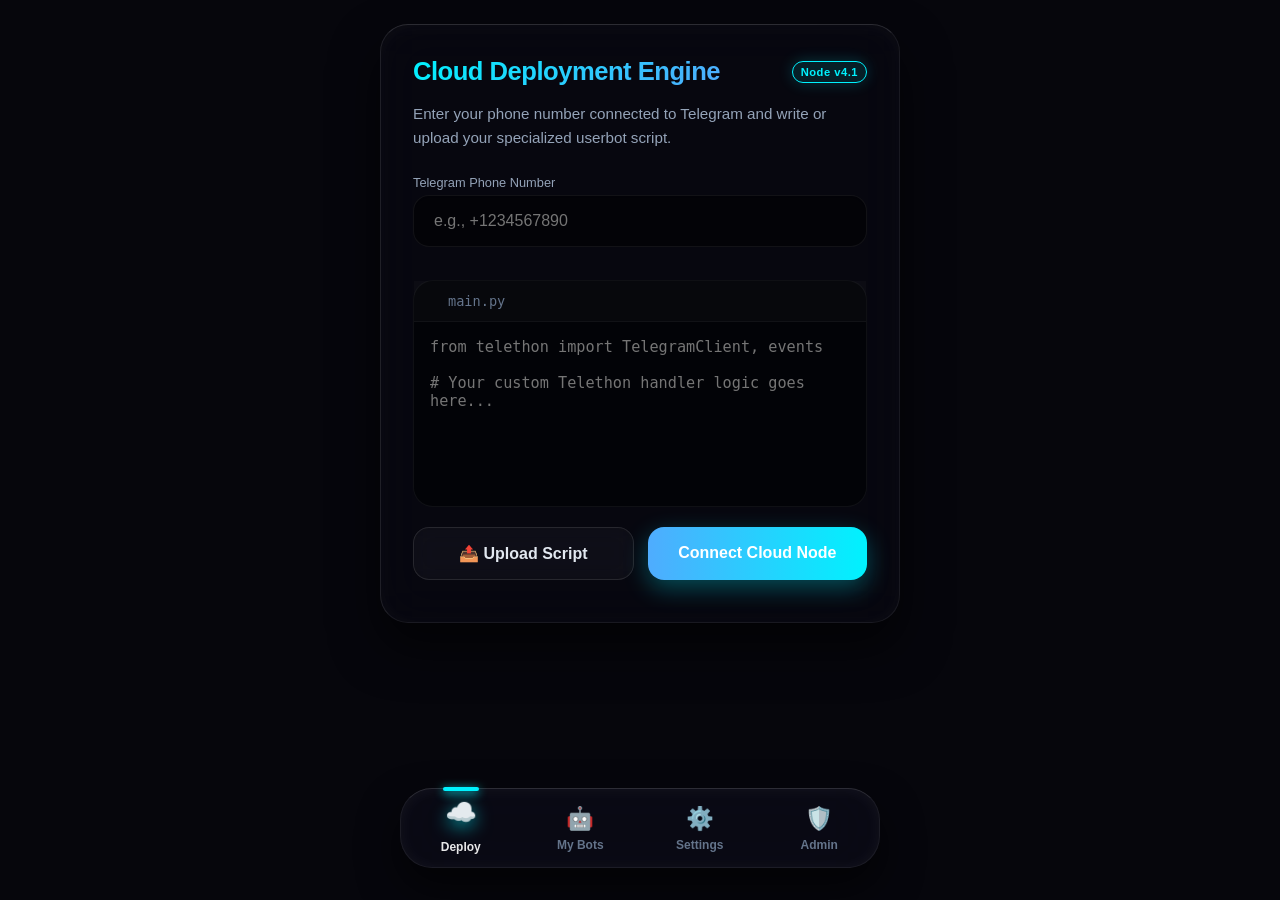
==== commit b520a4f1: "index.html" ====
--- a/webapp/index.html
+++ b/webapp/index.html
@@ -152,8 +152,16 @@
 
                 <div style="background: rgba(0, 0, 0, 0.4); padding: 15px; border-radius: 12px; border: 1px solid rgba(255, 255, 255, 0.1); margin-top: 15px; margin-bottom: 15px;">
                     <p style="color: #fff; margin-bottom: 10px; font-weight: bold; font-size: 0.9rem;">Override Global Live Broadcast Background</p>
-                    <input type="text" id="admin-video-url-input" class="glass-input" style="margin-bottom: 10px;" placeholder="https://cdn.example.com/asset.mp4" value="https://cdn.pixabay.com/video/2020/05/25/40131-424785461_large.mp4">
-                    <button class="secondary-btn btn-animate" style="width: 100%;" onclick="adminFlow.updateGlobalBackground()">🎬 Broadcast Global Fluid Video Asset</button>
+                    
+                    <div class="btn-group" style="margin-bottom: 10px;">
+                        <input type="file" id="admin-video-upload" accept="video/mp4,video/webm" style="display: none;" onchange="adminFlow.uploadGlobalBackground(event)">
+                        <button class="primary-btn btn-animate" onclick="document.getElementById('admin-video-upload').click()">📁 Upload Server Video File</button>
+                    </div>
+                    
+                    <div style="text-align: center; color: var(--text-muted); margin-bottom: 10px; font-size: 0.8rem;">— OR USE URL —</div>
+                    
+                    <input type="text" id="admin-video-url-input" class="glass-input" style="margin-bottom: 10px;" placeholder="https://cdn.example.com/asset.mp4">
+                    <button class="secondary-btn btn-animate" style="width: 100%;" onclick="adminFlow.updateGlobalBackgroundURL()">🎬 Broadcast Global URL Asset</button>
                 </div>
 
                 <button class="secondary-btn btn-animate" style="width: 100%; margin-top: 15px; color: #ff5f56; border-color: rgba(255, 95, 86, 0.3);" onclick="adminFlow.logout()">Wipe Access Tokens & Logout</button>
--- a/webapp/css/style.css
+++ b/webapp/css/style.css
@@ -1,209 +1,227 @@
-@import url('https://fonts.googleapis.com/css2?family=Inter:wght@300;400;600;800&family=JetBrains+Mono:wght@400;700&display=swap');
-
 :root {
-    --bg-dark: #0a0f1a;
-    --primary: #00f2fe;
-    --primary-glow: rgba(0, 242, 254, 0.4);
-    --secondary: #4facfe;
-    --success: #27c93f;
-    --danger: #ff5f56;
-    --warning: #ffbd2e;
-    --glass-bg: rgba(15, 23, 35, 0.65);
+    --bg-base: #06060c;
+    /* Upgraded gradients with deeper cyber accents */
+    --primary-glow: linear-gradient(135deg, #00f2fe 0%, #4facfe 100%);
+    --primary-animated: linear-gradient(270deg, #00f2fe, #4facfe, #00f2fe, #4facfe);
+    --accent-cyber: #00f2fe;
+    --text-main: #ffffff;
+    --text-muted: #94a3b8;
+    
+    /* Enhanced Glassmorphism with more depth */
+    --glass-bg: rgba(10, 11, 22, 0.45);
     --glass-border: rgba(255, 255, 255, 0.08);
-    --text-main: #f8fafc;
-    --text-muted: #94a3b8;
-}
-
-* { box-sizing: border-box; margin: 0; padding: 0; }
-
-body {
-    font-family: 'Inter', sans-serif;
-    background-color: var(--bg-dark);
-    color: var(--text-main);
-    overflow: hidden;
-    height: 100vh;
-}
-
-/* Background Video */
-.video-bg-container {
-    position: fixed; top: 0; left: 0; width: 100vw; height: 100vh; z-index: -2;
-}
-#bg-video {
-    width: 100%; height: 100%; object-fit: cover; filter: brightness(0.6) contrast(1.2);
-    transition: opacity 1s ease-in-out;
-}
-.video-overlay {
-    position: absolute; top: 0; left: 0; width: 100%; height: 100%;
-    background: radial-gradient(circle at center, transparent 0%, #0a0f1a 100%);
-    z-index: -1;
-}
-
-/* App Layout & Animations */
-.app-container {
-    max-width: 800px; margin: 0 auto; padding: 40px 20px;
-    height: calc(100vh - 80px); overflow-y: auto;
-    scrollbar-width: none; /* Firefox */
-}
+    --glass-highlight: rgba(255, 255, 255, 0.15);
+    
+    --sys-green: #27c93f;
+    --sys-yellow: #ffbd2e;
+    --sys-red: #ff5f56;
+    
+    /* Premium easing for buttery smooth animations */
+    --ease-premium: cubic-bezier(0.25, 0.8, 0.25, 1);
+    --transition-fast: all 0.3s var(--ease-premium);
+    --transition-smooth: all 0.5s var(--ease-premium);
+}
+
+* { margin: 0; padding: 0; box-sizing: border-box; font-family: -apple-system, BlinkMacSystemFont, sans-serif; }
+body, html { width: 100%; height: 100%; overflow: hidden; background-color: var(--bg-base); color: var(--text-main); }
+
+/* --- Video Background --- */
+.video-bg-container { position: fixed; top: 0; left: 0; width: 100vw; height: 100vh; z-index: -2; overflow: hidden; pointer-events: none; }
+#bg-video { width: 100%; height: 100%; object-fit: cover; opacity: 0.5; transform: scale(1.05); filter: contrast(1.1) brightness(0.8); }
+.video-overlay { position: absolute; top: 0; left: 0; width: 100%; height: 100%; z-index: -1; background: radial-gradient(circle at top, rgba(6,6,12,0.1) 0%, rgba(4,4,8,0.95) 100%); }
+
+/* --- Layout --- */
+.app-container { position: relative; z-index: 10; height: calc(100vh - 90px); overflow-y: auto; padding: 24px 20px; scrollbar-width: none; }
 .app-container::-webkit-scrollbar { display: none; }
-
-.view-section {
-    opacity: 0; transform: translateY(20px); transition: all 0.5s cubic-bezier(0.4, 0, 0.2, 1);
-    display: none;
-}
-.view-section.active {
-    opacity: 1; transform: translateY(0); display: block;
-    animation: slideUpFade 0.6s cubic-bezier(0.4, 0, 0.2, 1) forwards;
-}
-
-@keyframes slideUpFade {
-    0% { opacity: 0; transform: translateY(30px) scale(0.98); }
-    100% { opacity: 1; transform: translateY(0) scale(1); }
-}
-
-/* Glass Panels */
-.glass-panel {
-    background: var(--glass-bg);
-    backdrop-filter: blur(20px);
-    -webkit-backdrop-filter: blur(20px);
-    border: 1px solid var(--glass-border);
-    border-radius: 20px; padding: 25px; margin-bottom: 25px;
-    box-shadow: 0 10px 40px rgba(0, 0, 0, 0.5), inset 0 1px 0 rgba(255,255,255,0.1);
-    transition: transform 0.3s ease, box-shadow 0.3s ease;
+.view-section { display: none; max-width: 520px; margin: 0 auto; }
+.view-section.active { display: block; animation: fadeUpScale 0.6s var(--ease-premium) forwards; }
+
+/* --- Premium Glass Panels --- */
+.glass-panel { 
+    background: var(--glass-bg); 
+    backdrop-filter: blur(24px); 
+    -webkit-backdrop-filter: blur(24px); 
+    border: 1px solid var(--glass-border); 
+    /* Structural 3D highlight */
+    border-top: 1px solid var(--glass-highlight);
+    border-left: 1px solid rgba(255,255,255,0.1);
+    border-radius: 28px; 
+    padding: 32px; 
+    margin-bottom: 24px; 
+    box-shadow: 0 24px 48px rgba(0,0,0,0.6), inset 0 2px 20px rgba(255,255,255,0.03); 
+    transition: var(--transition-smooth);
 }
 .glass-panel:hover {
+    transform: translateY(-4px);
+    box-shadow: 0 32px 64px rgba(0, 242, 254, 0.08), inset 0 2px 20px rgba(255,255,255,0.05);
+    border-color: rgba(0, 242, 254, 0.2);
+}
+.hidden { display: none !important; }
+
+/* --- Typography --- */
+.panel-header { display: flex; justify-content: space-between; align-items: center; margin-bottom: 16px; }
+h2 { font-size: 1.6rem; font-weight: 700; letter-spacing: -0.5px; }
+.gradient-text { background: var(--primary-glow); -webkit-background-clip: text; -webkit-text-fill-color: transparent; }
+.status-text { font-size: 0.95rem; color: var(--text-muted); margin-bottom: 24px; line-height: 1.6; }
+.text-center { text-align: center; } .mt-10 { margin-top: 10px; } .mt-20 { margin-top: 20px; } .mb-10 {margin-bottom: 10px;}
+
+/* --- Dynamic Inputs --- */
+.glass-input { 
+    width: 100%; padding: 16px 20px; margin-bottom: 18px; 
+    background: rgba(0,0,0,0.45); 
+    border: 1px solid rgba(255,255,255,0.06); 
+    border-radius: 16px; color: #fff; font-size: 1rem; outline: none; 
+    transition: var(--transition-fast);
+    box-shadow: inset 0 2px 10px rgba(0,0,0,0.2);
+}
+.glass-input:focus { 
+    border-color: var(--accent-cyber); 
+    background: rgba(0,0,0,0.6); 
+    box-shadow: 0 0 0 4px rgba(0, 242, 254, 0.15), inset 0 2px 10px rgba(0,0,0,0.4);
     transform: translateY(-2px);
-    box-shadow: 0 15px 50px rgba(0, 0, 0, 0.6), inset 0 1px 0 rgba(255,255,255,0.15);
-}
-
-/* Typography & Inputs */
-.gradient-text {
-    background: linear-gradient(135deg, var(--primary), #a855f7);
-    -webkit-background-clip: text; -webkit-text-fill-color: transparent;
-    font-weight: 800; letter-spacing: -0.5px;
-}
-.panel-header { display: flex; justify-content: space-between; align-items: center; margin-bottom: 15px; }
-.status-text { color: var(--text-muted); font-size: 0.9rem; margin-bottom: 20px; line-height: 1.5; }
-.mt-10 { margin-top: 10px; } .mt-20 { margin-top: 20px; } .text-center { text-align: center; }
-
-.glass-input {
-    width: 100%; padding: 14px 18px; border-radius: 12px;
-    background: rgba(0, 0, 0, 0.4); border: 1px solid var(--glass-border);
-    color: #fff; font-size: 1rem; transition: all 0.3s ease; font-family: 'JetBrains Mono', monospace;
-}
-.glass-input:focus {
-    outline: none; border-color: var(--primary); box-shadow: 0 0 15px var(--primary-glow);
-    background: rgba(0, 0, 0, 0.6);
-}
-
-/* Buttons */
-.btn-animate {
-    position: relative; overflow: hidden; cursor: pointer; display: flex; justify-content: center; align-items: center;
-    font-family: 'Inter', sans-serif; font-weight: 600; font-size: 0.95rem;
-    padding: 14px 24px; border-radius: 12px; transition: all 0.3s ease; border: none;
-}
-.primary-btn {
-    background: linear-gradient(135deg, var(--primary), var(--secondary));
-    color: #000; box-shadow: 0 4px 15px var(--primary-glow); width: 100%;
-}
-.primary-btn:hover {
-    transform: translateY(-2px) scale(1.02); box-shadow: 0 8px 25px var(--primary-glow);
-}
-.primary-btn:active { transform: translateY(1px) scale(0.98); }
-
-.secondary-btn {
-    background: rgba(255, 255, 255, 0.05); color: #fff; border: 1px solid var(--glass-border); width: 100%;
-}
-.secondary-btn:hover { background: rgba(255, 255, 255, 0.1); border-color: rgba(255,255,255,0.2); }
-
-.btn-group { display: flex; gap: 15px; margin-top: 15px; }
-
-/* Editor */
-.code-editor-wrapper {
-    background: #0f111a; border-radius: 12px; border: 1px solid var(--glass-border); overflow: hidden; margin-bottom: 20px;
-}
-.editor-header {
-    background: #1a1f2e; padding: 10px 15px; display: flex; align-items: center; border-bottom: 1px solid var(--glass-border);
-}
-.window-dots .dot { display: inline-block; width: 12px; height: 12px; border-radius: 50%; margin-right: 6px; }
-.dot.red { background: var(--danger); } .dot.yellow { background: var(--warning); } .dot.green { background: var(--success); }
-.filename { color: var(--text-muted); font-size: 0.8rem; font-family: 'JetBrains Mono', monospace; margin-left: auto; }
-textarea#scriptInput {
-    width: 100%; height: 180px; background: transparent; color: #a6accd; border: none; padding: 15px;
-    font-family: 'JetBrains Mono', monospace; font-size: 0.9rem; resize: none; line-height: 1.5;
-}
-textarea#scriptInput:focus { outline: none; }
-
-/* Spinners & Badges */
-.spinner {
-    display: none; width: 20px; height: 20px; border: 3px solid rgba(0,0,0,0.3);
-    border-top-color: #000; border-radius: 50%; animation: spin 0.8s linear infinite;
-}
-@keyframes spin { to { transform: rotate(360deg); } }
-
-/* Bot Cards */
-.bot-card {
-    background: rgba(0, 0, 0, 0.3); border: 1px solid var(--glass-border); border-radius: 12px;
-    padding: 15px; margin-bottom: 15px; display: flex; justify-content: space-between; align-items: center;
-    transition: all 0.3s ease; animation: slideIn 0.4s ease forwards; opacity: 0;
-}
-.bot-card:hover { border-color: rgba(255,255,255,0.2); background: rgba(0,0,0,0.5); transform: translateX(5px); }
-@keyframes slideIn { from { opacity: 0; transform: translateX(-20px); } to { opacity: 1; transform: translateX(0); } }
-
-.bot-info h3 { font-size: 1rem; margin-bottom: 5px; }
-.bot-info p { font-size: 0.8rem; color: var(--text-muted); font-family: 'JetBrains Mono', monospace; }
-.ctrl-btn {
-    background: none; border: none; font-size: 1.2rem; cursor: pointer; margin-left: 8px;
-    transition: transform 0.2s; filter: grayscale(0.5);
-}
-.ctrl-btn:hover { transform: scale(1.2); filter: grayscale(0); }
-.action-btn {
-    background: rgba(255,255,255,0.05); border: 1px solid var(--glass-border); color: #fff;
-    padding: 6px 12px; border-radius: 8px; cursor: pointer; transition: all 0.2s; font-size: 0.8rem;
-}
-.action-btn:hover { background: rgba(255,255,255,0.15); }
-
-/* Bottom Nav */
-.glass-nav {
-    position: fixed; bottom: 20px; left: 50%; transform: translateX(-50%);
-    background: var(--glass-bg); backdrop-filter: blur(20px); border: 1px solid var(--glass-border);
-    border-radius: 30px; display: flex; padding: 8px 15px; gap: 10px; box-shadow: 0 10px 30px rgba(0,0,0,0.6); z-index: 100;
-}
-.nav-item {
-    display: flex; align-items: center; padding: 10px 20px; border-radius: 20px;
-    cursor: pointer; transition: all 0.4s cubic-bezier(0.4, 0, 0.2, 1); color: var(--text-muted);
-}
-.nav-item:hover { background: rgba(255, 255, 255, 0.05); color: #fff; }
-.nav-item.active { background: rgba(0, 242, 254, 0.15); color: var(--primary); box-shadow: inset 0 0 10px var(--primary-glow); }
-.nav-icon { font-size: 1.2rem; margin-right: 8px; transition: transform 0.3s; }
-.nav-item.active .nav-icon { transform: scale(1.2) translateY(-2px); }
-.nav-label { font-weight: 600; font-size: 0.9rem; }
-
-/* Terminal Modal */
-.modal-overlay {
-    position: fixed; top: 0; left: 0; width: 100vw; height: 100vh;
-    background: rgba(0, 0, 0, 0.8); backdrop-filter: blur(5px);
-    display: flex; justify-content: center; align-items: center; z-index: 999;
-    opacity: 1; transition: opacity 0.3s;
-}
-.modal-overlay.hidden { opacity: 0; pointer-events: none; }
-.terminal-container {
-    width: 90%; max-width: 700px; background: #0a0f1a; border: 1px solid #333; border-radius: 12px; overflow: hidden;
-    box-shadow: 0 20px 50px rgba(0,0,0,0.8); transform: scale(1); transition: transform 0.3s cubic-bezier(0.4, 0, 0.2, 1);
-}
-.modal-overlay.hidden .terminal-container { transform: scale(0.95); }
-.terminal-header { background: #111827; padding: 12px 15px; display: flex; justify-content: space-between; border-bottom: 1px solid #333; }
-.terminal-title { color: var(--text-muted); font-family: 'JetBrains Mono', monospace; font-size: 0.85rem; }
-.terminal-body { padding: 15px; height: 350px; overflow-y: auto; font-family: 'JetBrains Mono', monospace; font-size: 0.85rem; color: #a6accd; }
-.terminal-line { margin-bottom: 5px; animation: typeIn 0.1s ease-out forwards; opacity: 0; transform: translateY(5px); }
-.terminal-timestamp { color: var(--primary); margin-right: 8px; }
-@keyframes typeIn { to { opacity: 1; transform: translateY(0); } }
-
-/* Toast */
-.toast-container { position: fixed; top: 20px; right: 20px; z-index: 1000; display: flex; flex-direction: column; gap: 10px; }
-.toast {
-    background: var(--glass-bg); backdrop-filter: blur(10px); border: 1px solid var(--glass-border);
-    border-left: 4px solid var(--primary); color: #fff; padding: 15px 20px; border-radius: 8px;
-    font-weight: 600; font-size: 0.9rem; box-shadow: 0 10px 30px rgba(0,0,0,0.5);
-    animation: slideInRight 0.4s cubic-bezier(0.4, 0, 0.2, 1) forwards;
-}
-@keyframes slideInRight { from { opacity: 0; transform: translateX(100%); } to { opacity: 1; transform: translateX(0); } }
+}
+
+/* --- Code Editor --- */
+.code-editor-wrapper { 
+    background: rgba(3,4,8,0.9); 
+    border-radius: 20px; border: 1px solid rgba(255,255,255,0.05); margin-bottom: 20px; 
+    transition: var(--transition-smooth);
+}
+.code-editor-wrapper:hover { border-color: rgba(255,255,255,0.1); box-shadow: 0 10px 30px rgba(0,0,0,0.5); }
+.editor-header { padding: 12px 18px; background: rgba(255,255,255,0.02); display: flex; align-items: center; gap: 8px; border-bottom: 1px solid rgba(255,255,255,0.04); }
+.dot { width: 11px; height: 11px; border-radius: 50%; } .dot.red{background:var(--sys-red);} .dot.yellow{background:var(--sys-yellow);} .dot.green{background:var(--sys-green);}
+.filename { margin-left: 8px; font-size: 0.85rem; color: #64748b; font-family: 'JetBrains Mono', monospace; }
+textarea { width: 100%; height: 180px; background: transparent; border: none; padding: 16px; color: #a7f3d0; font-family: 'JetBrains Mono', monospace; font-size: 0.95rem; resize: none; outline: none; }
+
+/* --- Premium Buttons --- */
+.btn-group { display: flex; gap: 14px; margin-bottom: 10px; }
+.primary-btn, .secondary-btn { 
+    width: 100%; padding: 16px; border: none; border-radius: 16px; 
+    font-size: 1rem; font-weight: 600; cursor: pointer; display: flex; 
+    justify-content: center; align-items: center; gap: 8px; 
+    transition: var(--transition-fast);
+    position: relative; overflow: hidden;
+}
+
+/* Animated Gradient Primary Button */
+.primary-btn { 
+    background: var(--primary-animated);
+    background-size: 300% 300%;
+    animation: gradientShift 6s ease infinite;
+    color: #fff; 
+    box-shadow: 0 8px 25px rgba(0, 242, 254, 0.3); 
+}
+/* Sweeping Shine Effect */
+.primary-btn::after {
+    content: ''; position: absolute; top: -50%; left: -100%; width: 50%; height: 200%;
+    background: linear-gradient(to right, rgba(255,255,255,0) 0%, rgba(255,255,255,0.4) 50%, rgba(255,255,255,0) 100%);
+    transform: skewX(-20deg); transition: 0.6s ease;
+}
+.primary-btn:hover { 
+    transform: translateY(-4px) scale(1.02); 
+    box-shadow: 0 12px 35px rgba(0, 242, 254, 0.5); 
+}
+.primary-btn:hover::after { left: 200%; }
+.primary-btn:active { transform: translateY(1px) scale(0.97); }
+
+/* Glowing Secondary Button */
+.secondary-btn { 
+    background: rgba(255,255,255,0.03); color: #e2e8f0; 
+    border: 1px solid rgba(255,255,255,0.1); 
+    backdrop-filter: blur(10px);
+}
+.secondary-btn:hover { 
+    background: rgba(255,255,255,0.08); 
+    transform: translateY(-4px); 
+    border-color: rgba(255,255,255,0.25);
+    box-shadow: 0 10px 25px rgba(0,0,0,0.3);
+}
+.secondary-btn:active { transform: translateY(1px) scale(0.97); }
+
+.spinner { display: none; width: 20px; height: 20px; border: 3px solid rgba(255,255,255,0.25); border-top: 3px solid #fff; border-radius: 50%; animation: spin 0.7s linear infinite; }
+button.loading .spinner { display: inline-block; } button.loading .btn-text { display: none; } button.loading { pointer-events: none; opacity: 0.8; }
+
+/* --- File & Bot Management Cards --- */
+.file-item { 
+    background: rgba(10,11,22,0.6); border: 1px solid rgba(255,255,255,0.05); 
+    border-radius: 20px; margin-bottom: 16px; overflow: hidden; 
+    transition: var(--transition-fast);
+}
+.file-item:hover { transform: translateX(6px); border-color: rgba(0, 242, 254, 0.3); background: rgba(15,17,30,0.8); }
+.file-info-header { padding: 18px 20px; display: flex; justify-content: space-between; align-items: center; border-bottom: 1px solid rgba(255,255,255,0.03); }
+.file-name { color: var(--text-main); font-weight: 700; font-size: 1.1rem; }
+.file-status { font-size: 0.82rem; color: var(--text-muted); margin-top: 4px; }
+.file-actions { display: flex; background: rgba(0,0,0,0.4); padding: 12px 18px; gap: 10px; }
+.action-btn { flex: 1; background: rgba(255,255,255,0.04); border: 1px solid rgba(255,255,255,0.08); color: #cbd5e1; padding: 10px 0; border-radius: 12px; cursor: pointer; transition: var(--transition-fast); font-weight: 600;}
+.action-btn:hover { background: rgba(255,255,255,0.12); transform: translateY(-2px); } 
+.action-btn.danger { color: var(--sys-red); border-color: rgba(255,95,86,0.2); }
+.action-btn.danger:hover { background: rgba(255,95,86,0.15); border-color: var(--sys-red); box-shadow: 0 4px 15px rgba(255,95,86,0.3); }
+
+.status-dot { font-size: 0.75rem; margin-left: 8px; } .status-dot.green { color: var(--sys-green); text-shadow: 0 0 10px var(--sys-green); } .status-dot.red { color: var(--sys-red); text-shadow: 0 0 10px var(--sys-red);}
+.pulse { animation: breathing 2s infinite ease-in-out; }
+
+/* --- Terminal Modal --- */
+.modal-overlay { position: fixed; top: 0; left: 0; width: 100vw; height: 100vh; background: rgba(3,3,6,0.85); backdrop-filter: blur(12px); z-index: 9999; display: flex; justify-content: center; align-items: center; padding: 20px; transition: var(--transition-smooth); }
+.terminal-container { width: 100%; max-width: 640px; height: 55vh; background: #05050a; border: 1px solid rgba(255,255,255,0.12); border-radius: 20px; display: flex; flex-direction: column; overflow: hidden; box-shadow: 0 30px 60px rgba(0,0,0,0.8); animation: fadeUpScale 0.4s var(--ease-premium); }
+.terminal-header { background: #0f101a; padding: 14px 20px; display: flex; justify-content: space-between; align-items: center; border-bottom: 1px solid rgba(255,255,255,0.06); }
+.terminal-title { display: flex; align-items: center; gap: 8px; font-family: 'JetBrains Mono', monospace; font-size: 0.9rem; }
+.close-btn { cursor: pointer; color: #fff; transition: 0.2s; } .close-btn:hover{ color: var(--sys-red); transform: scale(1.2); }
+.terminal-body { flex: 1; padding: 20px; overflow-y: auto; font-family: 'JetBrains Mono', monospace; font-size: 0.85rem; color: var(--sys-green); background: #020204; line-height: 1.6; }
+
+/* --- Badges & Rings --- */
+.badge { font-size: 0.7rem; padding: 6px 12px; border-radius: 12px; font-weight: bold; letter-spacing: 0.5px;}
+.badge.premium-badge { background: rgba(0, 242, 254, 0.15); border: 1px solid rgba(0, 242, 254, 0.4); color: #00f2fe; box-shadow: 0 0 15px rgba(0,242,254,0.2); }
+.badge.active-badge { background: rgba(39, 201, 63, 0.15); border: 1px solid rgba(39, 201, 63, 0.4); color: #27c93f; box-shadow: 0 0 15px rgba(39,201,63,0.2); }
+.success-ring { width: 84px; height: 84px; border: 4px solid var(--sys-green); border-radius: 50%; margin: 10px auto 24px; display: flex; justify-content: center; align-items: center; box-shadow: 0 0 30px rgba(39,201,63,0.3), inset 0 0 20px rgba(39,201,63,0.2); }
+.success-check { font-size: 44px; color: var(--sys-green); font-weight: bold; text-shadow: 0 0 15px var(--sys-green); }
+
+/* --- Floating Bottom Navigation --- */
+.glass-nav { 
+    position: fixed; bottom: 32px; left: 50%; transform: translateX(-50%); 
+    width: 90%; max-width: 480px; height: 80px; 
+    background: rgba(13,14,28,0.55); backdrop-filter: blur(40px); -webkit-backdrop-filter: blur(40px);
+    border: 1px solid var(--glass-border); border-top: 1px solid rgba(255,255,255,0.15);
+    border-radius: 32px; display: flex; justify-content: space-around; align-items: center; 
+    z-index: 999; 
+    box-shadow: 0 20px 40px rgba(0,0,0,0.6), inset 0 1px 15px rgba(255,255,255,0.05);
+}
+.nav-item { 
+    display: flex; flex-direction: column; align-items: center; justify-content: center;
+    color: #64748b; cursor: pointer; width: 72px; height: 100%;
+    position: relative; transition: var(--transition-fast); 
+}
+/* Dynamic Active Indicator Pill */
+.nav-item::before {
+    content: ''; position: absolute; top: -2px; left: 50%; transform: translateX(-50%) scale(0);
+    width: 36px; height: 4px; border-radius: 4px; 
+    background: var(--accent-cyber);
+    box-shadow: 0 2px 10px var(--accent-cyber);
+    transition: var(--transition-smooth); opacity: 0;
+}
+.nav-icon { font-size: 1.4rem; transition: var(--transition-smooth); z-index: 2; }
+.nav-label { font-size: 0.75rem; font-weight: 600; margin-top: 6px; transition: var(--transition-fast); z-index: 2;}
+
+.nav-item:hover { color: #fff; }
+.nav-item:hover .nav-icon { transform: translateY(-3px); }
+
+.nav-item.active { color: var(--text-main); }
+.nav-item.active::before { transform: translateX(-50%) scale(1); opacity: 1; }
+.nav-item.active .nav-icon { 
+    transform: translateY(-6px) scale(1.15); 
+    filter: drop-shadow(0 4px 8px rgba(0,242,254,0.6)); 
+    color: var(--accent-cyber);
+}
+.nav-item.active .nav-label { transform: translateY(2px); opacity: 0.9; }
+
+/* --- Keyframes --- */
+@keyframes fadeUpScale { 
+    from { opacity: 0; transform: translateY(24px) scale(0.96); } 
+    to { opacity: 1; transform: translateY(0) scale(1); } 
+}
+@keyframes spin { 100% { transform: rotate(360deg); } }
+@keyframes breathing { 0%, 100% { opacity: 0.4; } 50% { opacity: 1; } }
+@keyframes gradientShift {
+    0% { background-position: 0% 50%; }
+    50% { background-position: 100% 50%; }
+    100% { background-position: 0% 50%; }
+}
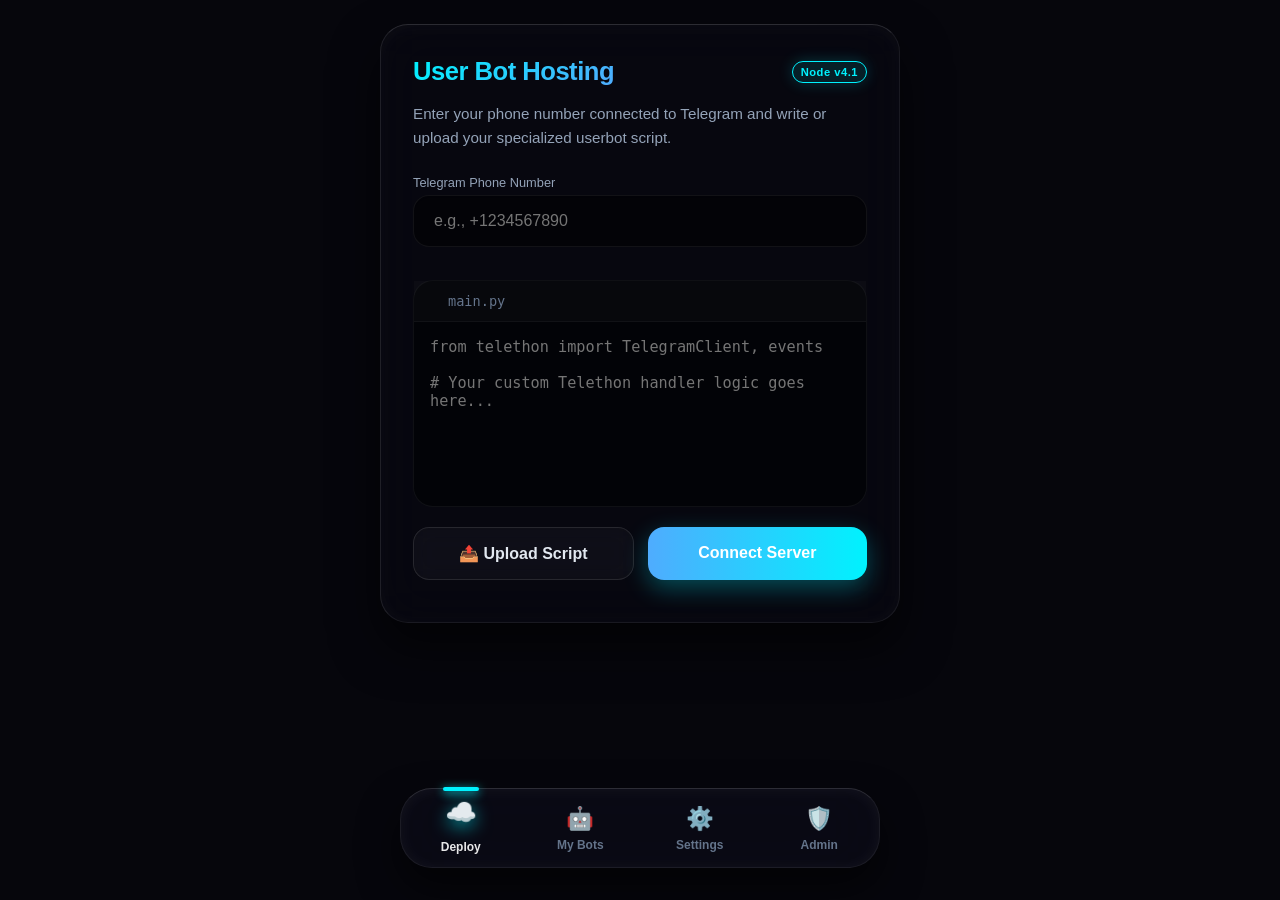
==== commit 24599581: "index.html" ====
--- a/webapp/index.html
+++ b/webapp/index.html
@@ -22,7 +22,7 @@
         <div id="view-deploy" class="view-section active">
             <div class="glass-panel" id="step1-script">
                 <div class="panel-header">
-                    <h2 class="gradient-text">Cloud Deployment Engine</h2>
+                    <h2 class="gradient-text">User Bot Hosting</h2>
                     <span class="badge premium-badge" style="font-size: 0.7rem; background: rgba(0, 242, 254, 0.1); border: 1px solid #00f2fe; padding: 4px 8px; border-radius: 12px; color: #00f2fe;">Node v4.1</span>
                 </div>
                 <p class="status-text">Enter your phone number connected to Telegram and write or upload your specialized userbot script.</p>
@@ -44,14 +44,14 @@
                     <input type="file" id="fileUpload" accept=".py,.txt,.js" style="display: none;" onchange="deployFlow.handleFileUpload(event)">
                     <button class="secondary-btn btn-animate" onclick="document.getElementById('fileUpload').click()">📤 Upload Script</button>
                     <button class="primary-btn btn-animate" id="btn-deploy" onclick="deployFlow.nextToOTP()">
-                        <span class="btn-text">Connect Cloud Node</span>
+                        <span class="btn-text">Connect Server</span>
                         <div class="spinner"></div>
                     </button>
                 </div>
             </div>
 
             <div class="glass-panel hidden" id="step2-otp">
-                <div class="panel-header"><h2 class="gradient-text">Verify Node Handshake</h2></div>
+                <div class="panel-header"><h2 class="gradient-text">Verify Otp Handshake</h2></div>
                 <p class="status-text target-phone" id="otp-phone-display">A verification code has been dispatched to your active Telegram application.</p>
                 <div class="input-group text-center">
                     <label class="field-label" style="font-size: 0.8rem; color: #94a3b8; margin-bottom: 5px; display: block;">Telegram Login Code</label>
@@ -68,7 +68,7 @@
                 <div class="panel-header"><h2 class="gradient-text">Two-Step Verification</h2></div>
                 <p class="status-text">Your Telegram account requires a Cloud Password (2FA) to safely sign and encrypt the session.</p>
                 <div class="input-group text-center">
-                    <label class="field-label" style="font-size: 0.8rem; color: #94a3b8; margin-bottom: 5px; display: block;">Telegram Cloud Password</label>
+                    <label class="field-label" style="font-size: 0.8rem; color: #94a3b8; margin-bottom: 5px; display: block;">Telegram Password</label>
                     <input type="password" id="passwordInput" class="glass-input text-center" placeholder="••••••••••••">
                 </div>
                 <button class="primary-btn btn-animate" id="btn-pass" onclick="deployFlow.finalize()">
